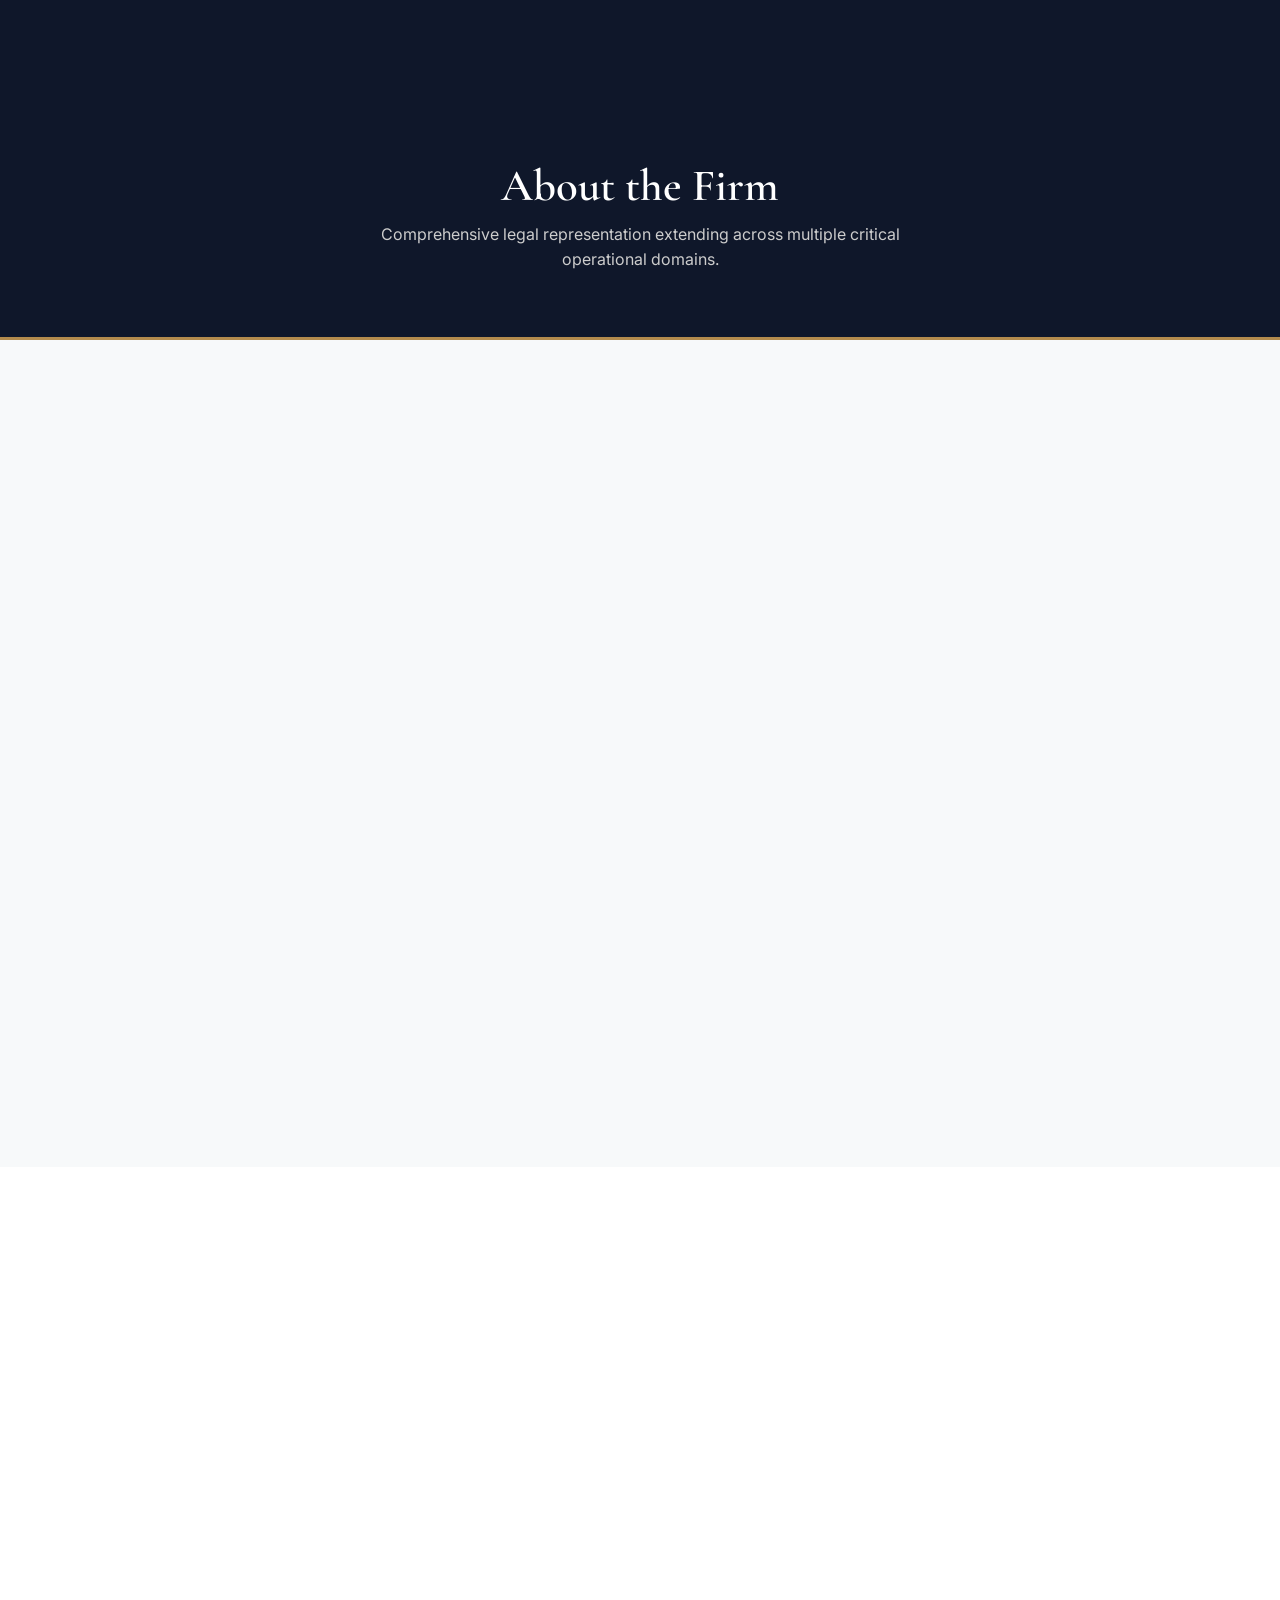
==== about.html @ b6ee7c84 "up" ====
<!doctype html>
<html lang="en">
<head>
    <meta charset="utf-8">
    <meta content="width=device-width, initial-scale=1" name="viewport">
    <title>About | SV Legal Consultant</title>
    <link rel="icon" href="images/icon.png" type="image/gif" sizes="16x16">
    <link rel="preconnect" href="https://fonts.googleapis.com">
    <link rel="preconnect" href="https://fonts.gstatic.com" crossorigin>
    <link href="https://fonts.googleapis.com/css2?family=Cormorant+Garamond:ital,wght@0,400;0,600;0,700;1,400&family=Inter:wght@300;400;500;600&display=swap" rel="stylesheet">
    <link rel="stylesheet" href="css/bootstrap.min.css">
    <link rel="stylesheet" href="css/font-awesome.css">
    <link rel="stylesheet" href="css/redesign.css">
</head>
<body class="traditional-theme">
    <div class="site-shell">
        <header class="site-header reveal-item align-items-center">
            <div class="container d-flex justify-content-between align-items-center">
                <a class="brand" href="index.html" aria-label="Go to home">
                    <span class="brand__mark" aria-hidden="true">SV</span>
                    <span class="brand__text">
                        <strong>Santoshmurthy R. Vashista</strong>
                        <span>Advocate &amp; Consultant</span>
                    </span>
                </a>
                <button class="nav-toggle" type="button" aria-label="Toggle navigation" aria-expanded="false" data-nav-toggle>
                    <span></span><span></span><span></span>
                </button>
                <nav class="site-nav" data-nav>
                    <a href="index.html">Home</a>
                    <a href="about.html" class="active">About</a>
                    <a href="practice.html">Practice Areas</a>
                    <a href="services.html">Services</a>
                    <a href="training.html">Training</a>
                    <a href="resources.html">Resources</a>
                    <a href="contact.html">Contact</a>
                </nav>
            </div>
        </header>

        <main>
            <div class="page-header">
                <div class="container">
                    <h1 class="section-title">About the Firm</h1>
                    <p class="section-desc">Comprehensive legal representation extending across multiple critical operational domains.</p>
                </div>
            </div>

            <section class="about section-bg-light" id="about">
                <div class="container">
                    <div class="grid-2-col align-center">
                        <div class="about__media reveal-item">
                            <div class="image-stack">
                                <img src="images/1.jpg" alt="Law books and gavel" class="img-main">
                                <div class="stat-overlay" style="min-width:280px;">
                                    <strong>Comprehensive Liaisoning</strong>
                                    <span>Pan India Advocates, Court officials, Statutory & Regulatory Authorities.</span>
                                </div>
                            </div>
                        </div>
                        <div class="about__content reveal-item">
                            <span class="eyebrow">Firm Profile</span>
                            <h2 class="section-title">Rooted in Legal Excellence</h2>
                            <p class="section-desc">We offer robust legal representation specializing in comprehensive corporate and civil advice. Our scope extends across multiple critical domains to secure institutional integrity and mitigate risk.</p>
                            
                            <ul class="check-list mt-2">
                                <li style="margin-bottom:1.5rem"><strong>Litigation Matters:</strong> Handling Civil disputes, Criminal matters/cases, Labour disputes, Employment Disputes, Arbitration matters, and Ombudsman matters.</li>
                                <li style="margin-bottom:1.5rem"><strong>Financial Services:</strong> Specialized support for matters related to Securities and Exchange Board of India (SEBI), National Stock Exchange (NSE), Bombay Stock Exchange (BSE), Insurance Regulatory and Development Authority (IRDA), and Reserve Bank of India (RBI).</li>
                                <li style="margin-bottom:1.5rem"><strong>Statutory Authorities:</strong> Deeply familiar with compliance obligations, tribunal interactions, and defensive legal posturing for registered business entities.</li>
                            </ul>
                        </div>
                    </div>
                </div>
            </section>

            <section class="exhaustive-list">
                <div class="container">
                    <div class="text-center mx-auto reveal-item" style="max-width: 700px; margin-bottom: 3rem;">
                        <span class="eyebrow">Comprehensive Coverage</span>
                        <h2 class="section-title">Services Checklist</h2>
                    </div>
                    
                    <div class="grid-3-col reveal-item" style="border:1px solid var(--border-color); padding: 3rem; background: #fff; box-shadow: 0 10px 40px rgba(0,0,0,0.03);">
                        <ul class="check-list">
                            <li><strong>CONSULTING</strong></li>
                            <li><strong>ADVISORY</strong></li>
                            <li><strong>LIAISING</strong></li>
                            <li><strong>LITIGATION PRACTICE</strong></li>
                            <li><strong>REGULATORY LITIGATION FORUMS</strong></li>
                            <li><strong>STATUTORY LEGAL FORUMS</strong></li>
                            <li><strong>TRIBUNALS</strong></li>
                            <li><strong>CONSUMER MATTERS</strong></li>
                        </ul>
                        <ul class="check-list">
                            <li><strong>ARBITRATION</strong></li>
                            <li><strong>OMBUDSMAN</strong></li>
                            <li><strong>LITIGATION MANAGEMENT</strong></li>
                            <li><strong>LITIGATION ADVISORY</strong></li>
                            <li><strong>POLICE LIASONING</strong></li>
                            <li><strong>COUNSELLING</strong></li>
                            <li><strong>MEDIATIONS</strong></li>
                            <li><strong>DRAFTING</strong></li>
                        </ul>
                        <ul class="check-list">
                            <li><strong>VETTING</strong></li>
                            <li><strong>DISPUTE RESOLUTIONS</strong></li>
                            <li><strong>IN-HOUSE TRAININGS</strong></li>
                            <li><strong>REGULATORY LIAISING</strong></li>
                            <li><strong>STARTUPS – LEGAL SUPPORT MENTORSHIP</strong></li>
                            <li><strong>SECURED AND UNSECURED LOANS</strong></li>
                            <li><strong>VENDOR MANAGEMENT</strong></li>
                        </ul>
                    </div>
                </div>
            </section>
        </main>
        
        <!-- Standard Footer omitted for brevity, but same conceptually -->
    </div>
    
    <script>
        document.addEventListener('DOMContentLoaded', () => {
            document.querySelector('[data-nav-toggle]').addEventListener('click', () => document.body.classList.toggle('nav-open'));
        });
    </script>
</body>
</html>
---- css/redesign.css ----
/* ==========================================================================
   SV LEGAL - TRADITIONAL INDIAN ADVOCATE THEME
   ========================================================================== */

:root {
    /* Color Palette - Traditional Legal */
    --bg-light: #ffffff;
    --bg-alt: #f7f9fa;
    --bg-dark: #0f172a;       /* Deep Navy */
    
    /* Accents */
    --accent-gold: #b38b4d;   /* Classical Brass/Gold */
    --accent-red: #8b1e28;    /* Deep Crimson / Legal Ribbon */
    
    /* Typography Colors */
    --text-dark: #111827;     /* Almost Black */
    --text-muted: #4b5563;    /* Slate Gray */
    --text-light: #f9fafb;

    /* Dimensions & Fonts */
    --container-max: 1140px;
    --font-sans: 'Inter', -apple-system, sans-serif;
    --font-serif: 'Cormorant Garamond', Georgia, serif;
    --radius-sm: 4px;
    --radius-md: 8px;
    --border-color: #e5e7eb;
    
    /* Animation */
    --transition-snappy: 0.25s ease-in-out;
}

/* ==========================================================================
   Base Elements
   ========================================================================== */
* { box-sizing: border-box; }

html {
    scroll-behavior: smooth;
    scroll-padding-top: 90px;
}

body.traditional-theme {
    margin: 0;
    font-family: var(--font-sans);
    color: var(--text-dark);
    background-color: var(--bg-light);
    line-height: 1.6;
    font-weight: 400;
}

body.nav-open { overflow: hidden; }

a { text-decoration: none; color: inherit; transition: var(--transition-snappy); }
img { max-width: 100%; height: auto; display: block; }
ul, p { margin-top: 0; }

.container {
    max-width: var(--container-max);
    margin: 0 auto;
    padding: 0 5%;
}

/* Common Layouts */
.grid-2-col { display: grid; grid-template-columns: 1fr 1fr; gap: 3rem; }
.grid-3-col { display: grid; grid-template-columns: repeat(3, 1fr); gap: 2rem; }
.align-center { align-items: center; }
.text-center { text-align: center; }
.text-end { text-align: right; }
.mt-3 { margin-top: 1rem; }
.mt-4 { margin-top: 1.5rem; }
.mx-auto { margin-left: auto; margin-right: auto; }

/* Helpers */
.section-bg-light { background-color: var(--bg-alt); }
.section-bg-dark { background-color: var(--bg-dark); }
.text-light { color: var(--text-light); }
.text-white { color: #fff; }

.text-accent { color: var(--accent-gold); }

/* Typography */
h1, h2, h3, h4 {
    margin-top: 0;
    font-family: var(--font-serif);
    color: var(--text-dark);
    font-weight: 600;
}
.section-bg-dark h1, .section-bg-dark h2, .section-bg-dark h3, .section-bg-dark h4 {
    color: var(--text-light);
}

.section-title {
    font-size: clamp(2rem, 4vw, 2.8rem);
    line-height: 1.2;
    margin-bottom: 1rem;
    position: relative;
    display: inline-block;
}
.title-divider {
    width: 60px;
    height: 3px;
    background: var(--accent-gold);
    margin: 1rem auto 0;
}

.section-desc {
    color: var(--text-muted);
    font-size: 1rem;
    max-width: 70ch;
    margin-bottom: 2rem;
}
.section-bg-dark .section-desc { color: #cbd5e1; }

.eyebrow {
    display: inline-block;
    font-size: 0.75rem;
    text-transform: uppercase;
    letter-spacing: 0.15em;
    color: var(--accent-red);
    font-weight: 600;
    margin-bottom: 0.8rem;
    border-bottom: 2px solid var(--accent-gold);
    padding-bottom: 0.2rem;
}

/* Buttons */
.btn {
    display: inline-flex;
    align-items: center;
    justify-content: center;
    gap: 0.5rem;
    padding: 0.75rem 1.8rem;
    border-radius: var(--radius-sm);
    font-family: var(--font-sans);
    font-weight: 500;
    font-size: 0.9rem;
    letter-spacing: 0.05em;
    cursor: pointer;
    transition: var(--transition-snappy);
    border: 1px solid transparent;
}
.btn--primary {
    background: var(--bg-dark);
    color: var(--text-light);
}
.btn--primary:hover {
    background: var(--accent-gold);
    color: #fff;
}
.btn--outline {
    background: transparent;
    color: var(--bg-dark);
    border-color: var(--bg-dark);
}
.btn--outline:hover {
    background: var(--bg-dark);
    color: var(--text-light);
}
.btn--block { width: 100%; }

.form-control {
    width: 100%;
    padding: 0.8rem 1rem;
    border: 1px solid var(--border-color);
    border-radius: var(--radius-sm);
    font-family: var(--font-sans);
    font-size: 0.9rem;
    background: #fdfdfd;
}
.form-control:focus {
    outline: none;
    border-color: var(--accent-gold);
}

/* ==========================================================================
   Header
   ========================================================================== */
.site-header {
    position: fixed;
    top: 0;
    left: 0;
    width: 100%;
    z-index: 100;
    padding: 1rem 0;
    background: #ffffff;
    box-shadow: 0 2px 10px rgba(0,0,0,0.05);
    border-bottom: 3px solid var(--accent-gold);
}

.brand {
    display: flex;
    align-items: center;
    gap: 1rem;
}

.brand__mark {
    width: 42px;
    height: 42px;
    background: var(--bg-dark);
    display: flex;
    align-items: center;
    justify-content: center;
    font-family: var(--font-serif);
    font-size: 1.4rem;
    color: var(--accent-gold);
    font-weight: bold;
}

.brand__text strong {
    display: block;
    font-size: 1.1rem;
    font-weight: 600;
    color: var(--bg-dark);
    font-family: var(--font-serif);
}

.brand__text span {
    font-size: 0.7rem;
    color: var(--text-muted);
    text-transform: uppercase;
    letter-spacing: 0.05em;
}

.site-nav {
    display: flex;
    gap: 1.8rem;
}

.site-nav a {
    font-size: 0.8rem;
    font-weight: 500;
    color: var(--bg-dark);
    text-transform: uppercase;
    letter-spacing: 0.05em;
    position: relative;
    padding: 0.2rem 0;
}

.site-nav a:hover, .site-nav a.active {
    color: var(--accent-red);
}

.header-cta {
    font-size: 0.8rem;
    font-weight: 600;
    text-transform: uppercase;
    letter-spacing: 0.05em;
    padding: 0.5rem 1.2rem;
    border: 2px solid var(--accent-gold);
    color: var(--bg-dark);
    transition: var(--transition-snappy);
    border-radius: var(--radius-sm);
}
.header-cta:hover {
    background: var(--accent-gold);
    color: #fff;
}

/* Nav Toggle Mobile */
.nav-toggle {
    display: none;
    background: transparent;
    border: none;
    cursor: pointer;
    padding: 0.5rem;
    flex-direction: column;
    gap: 5px;
}
.nav-toggle span {
    width: 24px;
    height: 2px;
    background: var(--bg-dark);
    transition: var(--transition-snappy);
}

/* ==========================================================================
   Page Headers (Sub-Pages)
   ========================================================================== */
.page-header {
    background: var(--bg-dark);
    padding: 10rem 0 4rem;
    text-align: center;
    border-bottom: 3px solid var(--accent-gold);
    color: #fff;
}
.page-header .section-title {
    color: #fff;
    margin-bottom: 0.5rem;
}
.page-header .section-desc {
    color: #ccc;
    max-width: 600px;
    margin: 0 auto;
}

/* ==========================================================================
   Hero Section
   ========================================================================== */
.hero {
    position: relative;
    padding: 10rem 0 5rem;
    background: var(--bg-light);
    border-bottom: 1px solid var(--border-color);
}

.hero__bg-pattern {
    position: absolute;
    top: 0; left: 0; right: 0; bottom: 0;
    opacity: 0.03;
    background-image: linear-gradient(var(--bg-dark) 1px, transparent 1px), linear-gradient(90deg, var(--bg-dark) 1px, transparent 1px);
    background-size: 40px 40px;
    z-index: 0;
}

.hero__wrapper {
    position: relative;
    z-index: 1;
    display: grid;
    grid-template-columns: 1fr 1fr;
    gap: 4rem;
    align-items: center;
}

.hero__title {
    font-size: clamp(2.5rem, 4vw, 3.8rem);
    line-height: 1.1;
    margin-bottom: 1.5rem;
}
.hero__title span { display: block; }

.hero__lede {
    font-size: 1.1rem;
    color: var(--text-muted);
    max-width: 480px;
    margin-bottom: 2rem;
}

.hero__badges {
    display: flex;
    gap: 1.5rem;
    margin-top: 2rem;
    padding-top: 1.5rem;
    border-top: 1px solid var(--border-color);
}
.badge-item {
    display: flex;
    align-items: center;
    gap: 0.5rem;
    font-size: 0.8rem;
    color: var(--bg-dark);
    font-weight: 500;
}
.badge-item i { color: var(--accent-gold); font-size: 1rem; }

.hero-image-card {
    position: relative;
    padding: 15px;
    background: #fff;
    border: 1px solid var(--border-color);
    box-shadow: 0 10px 40px rgba(0,0,0,0.08);
}
.hero-image-card img {
    width: 100%;
    filter: sepia(0.1) contrast(1.05); /* Slight classic tint */
}
.hero-image-border {
    position: absolute;
    top: 5px; left: 5px; right: 5px; bottom: 5px;
    border: 1px solid rgba(179, 139, 77, 0.3);
    pointer-events: none;
}

/* ==========================================================================
   Sections Globals
   ========================================================================== */
section { padding: 5rem 0; position: relative; z-index: 2;}

/* About */
.image-stack {
    position: relative;
    max-width: 480px;
    margin: 0 auto;
}
.image-stack .img-main {
    box-shadow: -15px 15px 0 var(--bg-alt), -17px 17px 0 var(--border-color);
}
.stat-overlay {
    position: absolute;
    bottom: -1.5rem;
    right: -1.5rem;
    background: var(--bg-dark);
    padding: 1.5rem;
    color: #fff;
    border-left: 4px solid var(--accent-gold);
    box-shadow: 0 10px 20px rgba(0,0,0,0.1);
}
.stat-overlay strong { font-family: var(--font-serif); font-size: 1.2rem; display: block; }
.stat-overlay span { font-size: 0.85rem; color: #a1a1aa; }

.check-list {
    list-style: none; padding: 0; margin: 0;
}
.check-list li {
    position: relative;
    padding-left: 2rem;
    margin-bottom: 1rem;
    color: var(--text-muted);
    font-size: 0.95rem;
}
.check-list li strong { color: var(--text-dark); display:block; margin-bottom:0.2rem; }
.check-list.dark-mode li strong { color: var(--text-light); }
.check-list.dark-mode li { color: #d0d0d0; }
.check-list li::before {
    content: '\f0a4';
    font-family: 'FontAwesome';
    position: absolute;
    left: 0; top: 2px;
    color: var(--accent-red);
    font-size: 1.1rem;
}

/* Practice Areas & Sub Sections */
.classic-card {
    background: #fff;
    border: 1px solid var(--border-color);
    padding: 2.5rem 2rem;
    transition: var(--transition-snappy);
    position: relative;
}
.classic-card::after {
    content: '';
    position: absolute;
    bottom: 0; left: 0; width: 100%; height: 3px;
    background: var(--accent-red);
    transform: scaleX(0);
    transform-origin: left;
    transition: var(--transition-snappy);
}
.classic-card:hover {
    box-shadow: 0 15px 30px rgba(0,0,0,0.05);
    transform: translateY(-5px);
}
.classic-card:hover::after { transform: scaleX(1); }

.classic-card .card-icon {
    font-size: 2rem;
    color: var(--bg-dark);
    margin-bottom: 1.5rem;
}
.classic-card h3 {
    font-size: 1.4rem;
    margin-bottom: 1rem;
}
.classic-card p {
    color: var(--text-muted);
    font-size: 0.9rem;
    margin-bottom: 1.5rem;
}
.card-link {
    font-size: 0.85rem;
    font-weight: 600;
    color: var(--accent-gold);
    text-transform: uppercase;
}

/* Services */
.service-box {
    padding: 2.5rem;
    background: rgba(255,255,255,0.03);
    border: 1px solid rgba(255,255,255,0.1);
}
.service-icon {
    font-size: 2.2rem;
    color: var(--accent-gold);
    margin-bottom: 1rem;
}
.service-divider {
    width: 50px; height: 2px;
    background: var(--accent-red);
    margin: 1.5rem 0;
}

/* Training */
.training-wrapper {
    background: #fff;
    border: 1px solid var(--border-color);
    padding: 4rem;
    box-shadow: 0 5px 20px rgba(0,0,0,0.02);
}
.training-features {
    display: grid; grid-template-columns: 1fr 1fr 1fr; gap: 2rem;
    margin-top: 3rem;
    padding-top: 3rem;
    border-top: 1px solid var(--border-color);
}
.t-feature h4 {
    font-size: 1.2rem;
    color: var(--bg-dark);
    margin-bottom: 0.8rem;
}
.t-feature p {
    font-size: 0.9rem; color: var(--text-muted);
}

/* Testimonials */
.testimonials {
    background: var(--bg-dark);
    color: #fff;
}
.testimonials .section-title { color: #fff; }
.testimonial-card {
    padding: 2.5rem;
    background: rgba(255,255,255,0.05);
    border-left: 4px solid var(--accent-gold);
}
.quote-icon {
    font-size: 2rem; color: rgba(255,255,255,0.2); margin-bottom: 1rem;
}
.quote-text {
    font-family: var(--font-serif); font-size: 1.1rem; font-style: italic; color: #f1f1f1; margin-bottom: 1.5rem;
}
.testimonial-author strong { display: block; font-size: 1rem; color: var(--accent-gold); }
.testimonial-author span { font-size: 0.8rem; color: #a1a1aa; text-transform: uppercase; }

/* FAQ Accordion */
.faq-grid {
    align-items: start;
}
.faq-accordion {
    display: flex; flex-direction: column; gap: 0.8rem;
}
.faq-item {
    border: 1px solid var(--border-color);
    background: #fff;
}
.faq-question {
    width: 100%; padding: 1.2rem 1.5rem;
    text-align: left; background: none; border: none; color: var(--bg-dark);
    font-size: 1rem; font-weight: 500; cursor: pointer;
    display: flex; justify-content: space-between; align-items: center;
}
.faq-question i { color: var(--accent-gold); transition: transform 0.3s; }
.faq-question:hover { background: var(--bg-alt); }
.faq-answer {
    max-height: 0; overflow: hidden; transition: max-height 0.3s ease-out; background: #fff;
}
.faq-answer p { padding: 0 1.5rem 1.5rem; margin: 0; color: var(--text-muted); font-size: 0.9rem; }

/* Contact Section */
.contact-box {
    display: grid; grid-template-columns: 1fr 1fr;
    background: #fff;
    border: 1px solid var(--border-color);
    box-shadow: 0 10px 30px rgba(0,0,0,0.05);
}
.contact-info { padding: 4rem; background: var(--bg-dark); color: #fff;}
.contact-info .section-title { color: #fff; }
.contact-info .section-desc { color: #ccc; }
.contact-details-list { list-style: none; padding: 0; margin: 2rem 0; }
.contact-details-list li {
    display: flex; gap: 1.2rem; margin-bottom: 1.5rem; align-items: flex-start;
}
.contact-details-list i { font-size: 1.2rem; color: var(--accent-gold); margin-top: 0.2rem; }
.contact-details-list strong { display: block; font-size: 0.95rem; margin-bottom: 0.2rem; color: #fff;}
.contact-details-list span, .contact-details-list a { color: #aaa; font-size: 0.9rem; }
.contact-details-list a:hover { color: var(--accent-gold); }

.contact-form-container { padding: 4rem; }

/* Footer */
.site-footer {
    background: #0f172a; padding: 4rem 0 2rem;
}
.footer-links a { color: #cbd5e1; font-size: 0.9rem; margin: 0 0.5rem; }
.footer-links a:hover { color: #fff; }

/* Disclaimer Modal */
.disclaimer {
    position: fixed; inset: 0; z-index: 1000; display: none; align-items: center; justify-content: center;
}
.disclaimer.is-visible { display: flex; }
.disclaimer__backdrop { position: absolute; inset: 0; background: rgba(15, 23, 42, 0.85); backdrop-filter: blur(2px); }
.disclaimer__panel {
    background: #fff; border-top: 5px solid var(--bg-dark); border-bottom: 5px solid var(--accent-red);
    width: 90%; max-width: 550px;
    position: relative; z-index: 1; padding: 3rem;
    box-shadow: 0 15px 40px rgba(0,0,0,0.3); text-align: center;
}
.disclaimer h2 { font-family: var(--font-serif); font-size: 1.8rem; margin-bottom: 1.5rem; }
.disclaimer__body { text-align: left; }
.disclaimer__lead { color: var(--bg-dark); font-weight: 600; font-size: 1rem; }

/* Scroll Reveals */
.reveal-item { opacity: 0; transform: translateY(20px); transition: opacity 0.5s ease-out, transform 0.5s ease-out; }
.reveal-item.is-visible { opacity: 1; transform: translateY(0); }

/* Responsive Adjustments */
@media (max-width: 991px) {
    .grid-3-col, .grid-2-col, .training-features, .contact-box {
        grid-template-columns: 1fr;
    }
    .hero__wrapper { grid-template-columns: 1fr; text-align: center; }
    .hero-image-card { margin: 0 auto; max-width: 400px; }
    .hero__lede { margin: 1rem auto 1.5rem; }
    .hero__button-group { justify-content: center; flex-wrap: wrap; }
    .hero__badges { justify-content: center; flex-wrap: wrap; }
    .hide-mobile { display: none; }
    .nav-toggle { display: flex; }
    .site-nav {
        display: none; position: absolute; top: 100%; left: 0; width: 100%; background: #fff;
        padding: 1.5rem; flex-direction: column; text-align: center; border-bottom: 1px solid var(--border-color);
        box-shadow: 0 10px 20px rgba(0,0,0,0.05);
    }
    body.nav-open .site-nav { display: flex; }
    .about__media { order: 2; margin-top: 2rem; }
    .about__content { order: 1; }
    .contact-info, .contact-form-container { padding: 2rem; }
    .training-wrapper { padding: 2rem; }
}

@media (max-width: 768px) {
    .hero { padding: 7rem 0 3rem; }
    .hero__title { font-size: 2.2rem; }
    .section-title { font-size: 1.8rem; }
    section { padding: 3rem 0; }
    .classic-card, .service-box { padding: 1.5rem; }
}
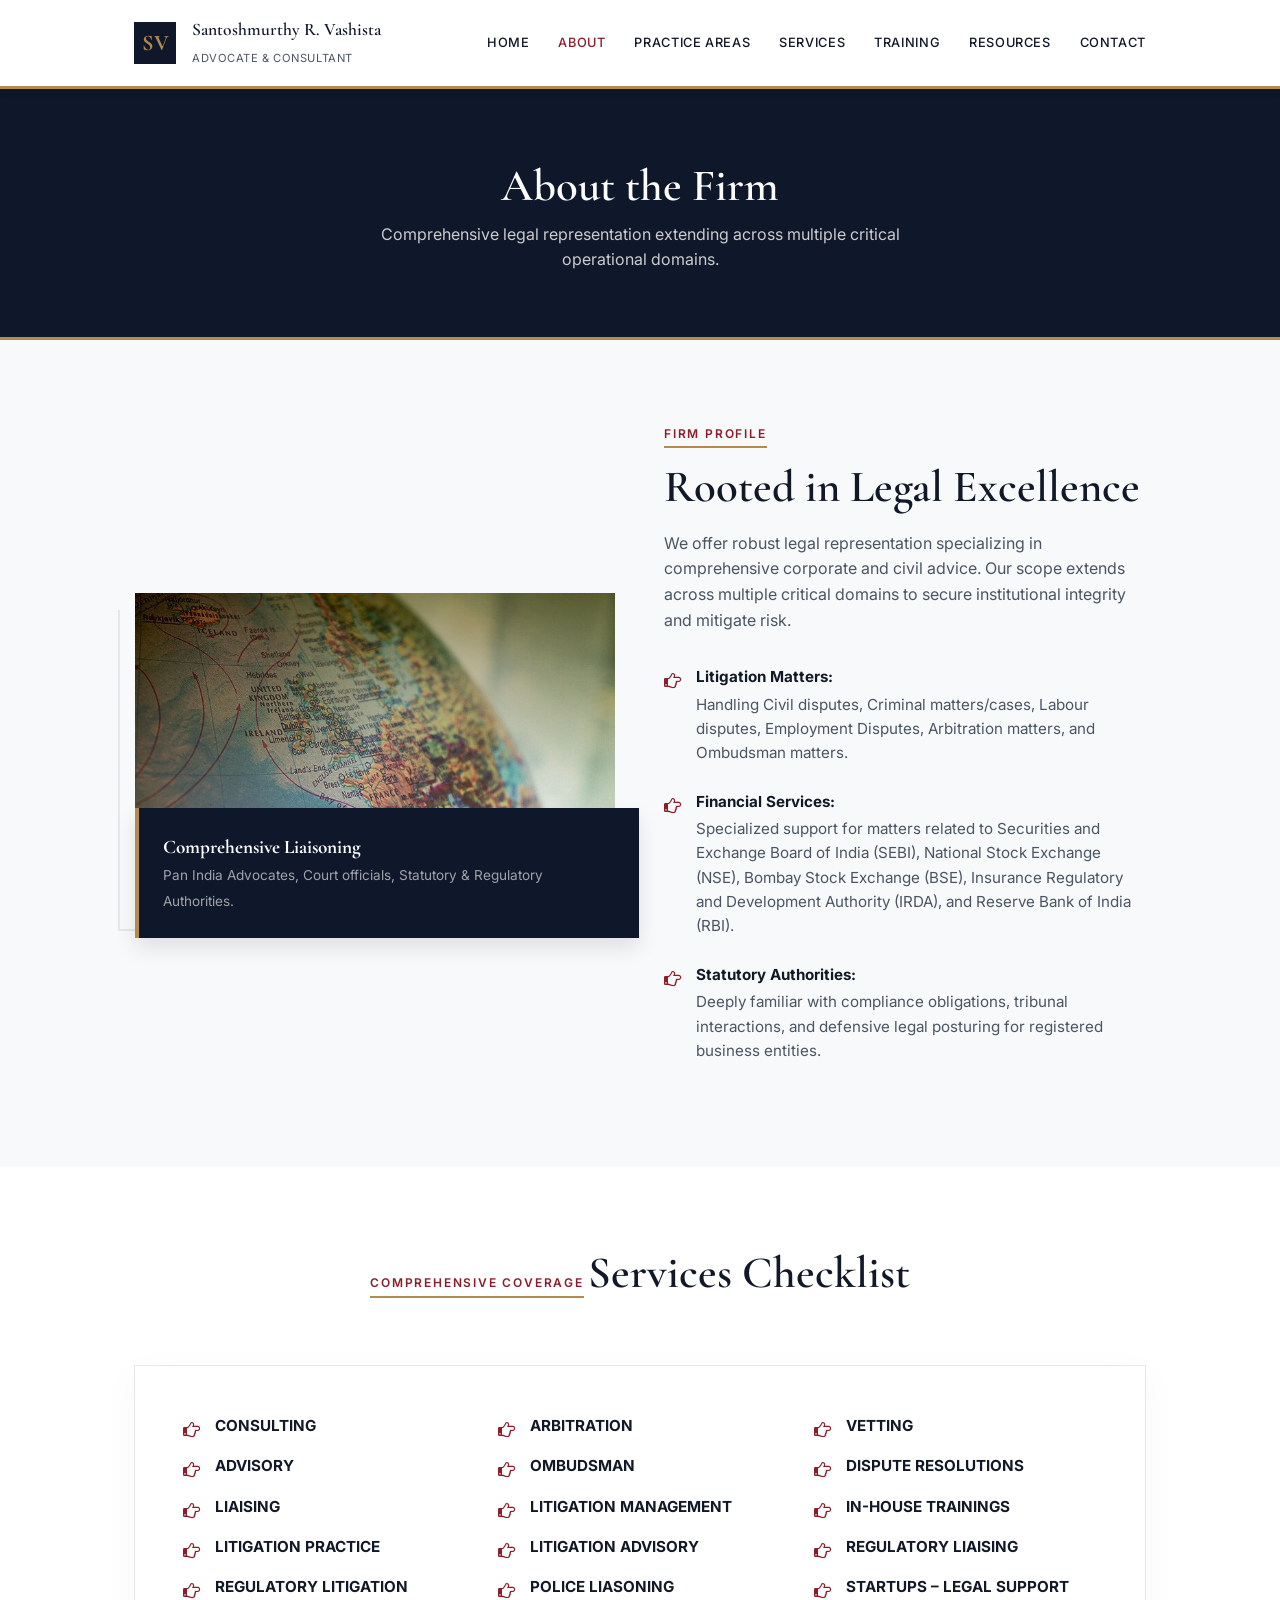
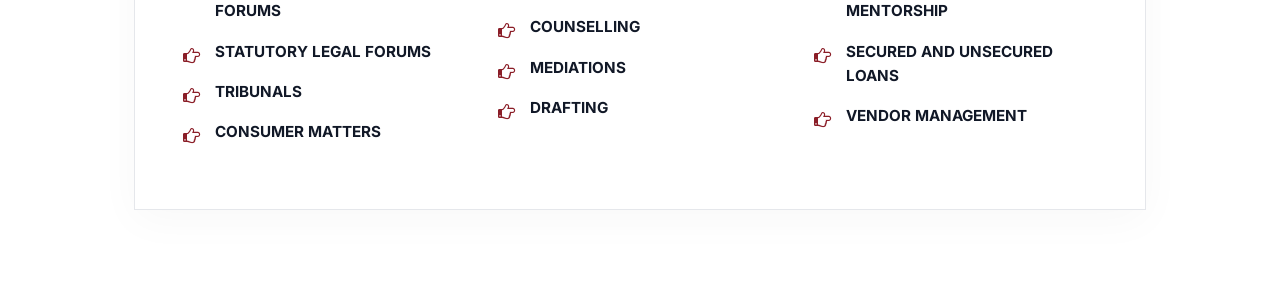
==== commit c724f152: "updt" ====
--- a/about.html
+++ b/about.html
@@ -120,6 +120,15 @@
     
     <script>
         document.addEventListener('DOMContentLoaded', () => {
+            const observer = new IntersectionObserver((entries) => {
+                entries.forEach(entry => {
+                    if (entry.isIntersecting) {
+                        entry.target.classList.add('is-visible');
+                        observer.unobserve(entry.target);
+                    }
+                });
+            }, { threshold: 0.1 });
+            document.querySelectorAll('.reveal-item').forEach(el => observer.observe(el));
             document.querySelector('[data-nav-toggle]').addEventListener('click', () => document.body.classList.toggle('nav-open'));
         });
     </script>
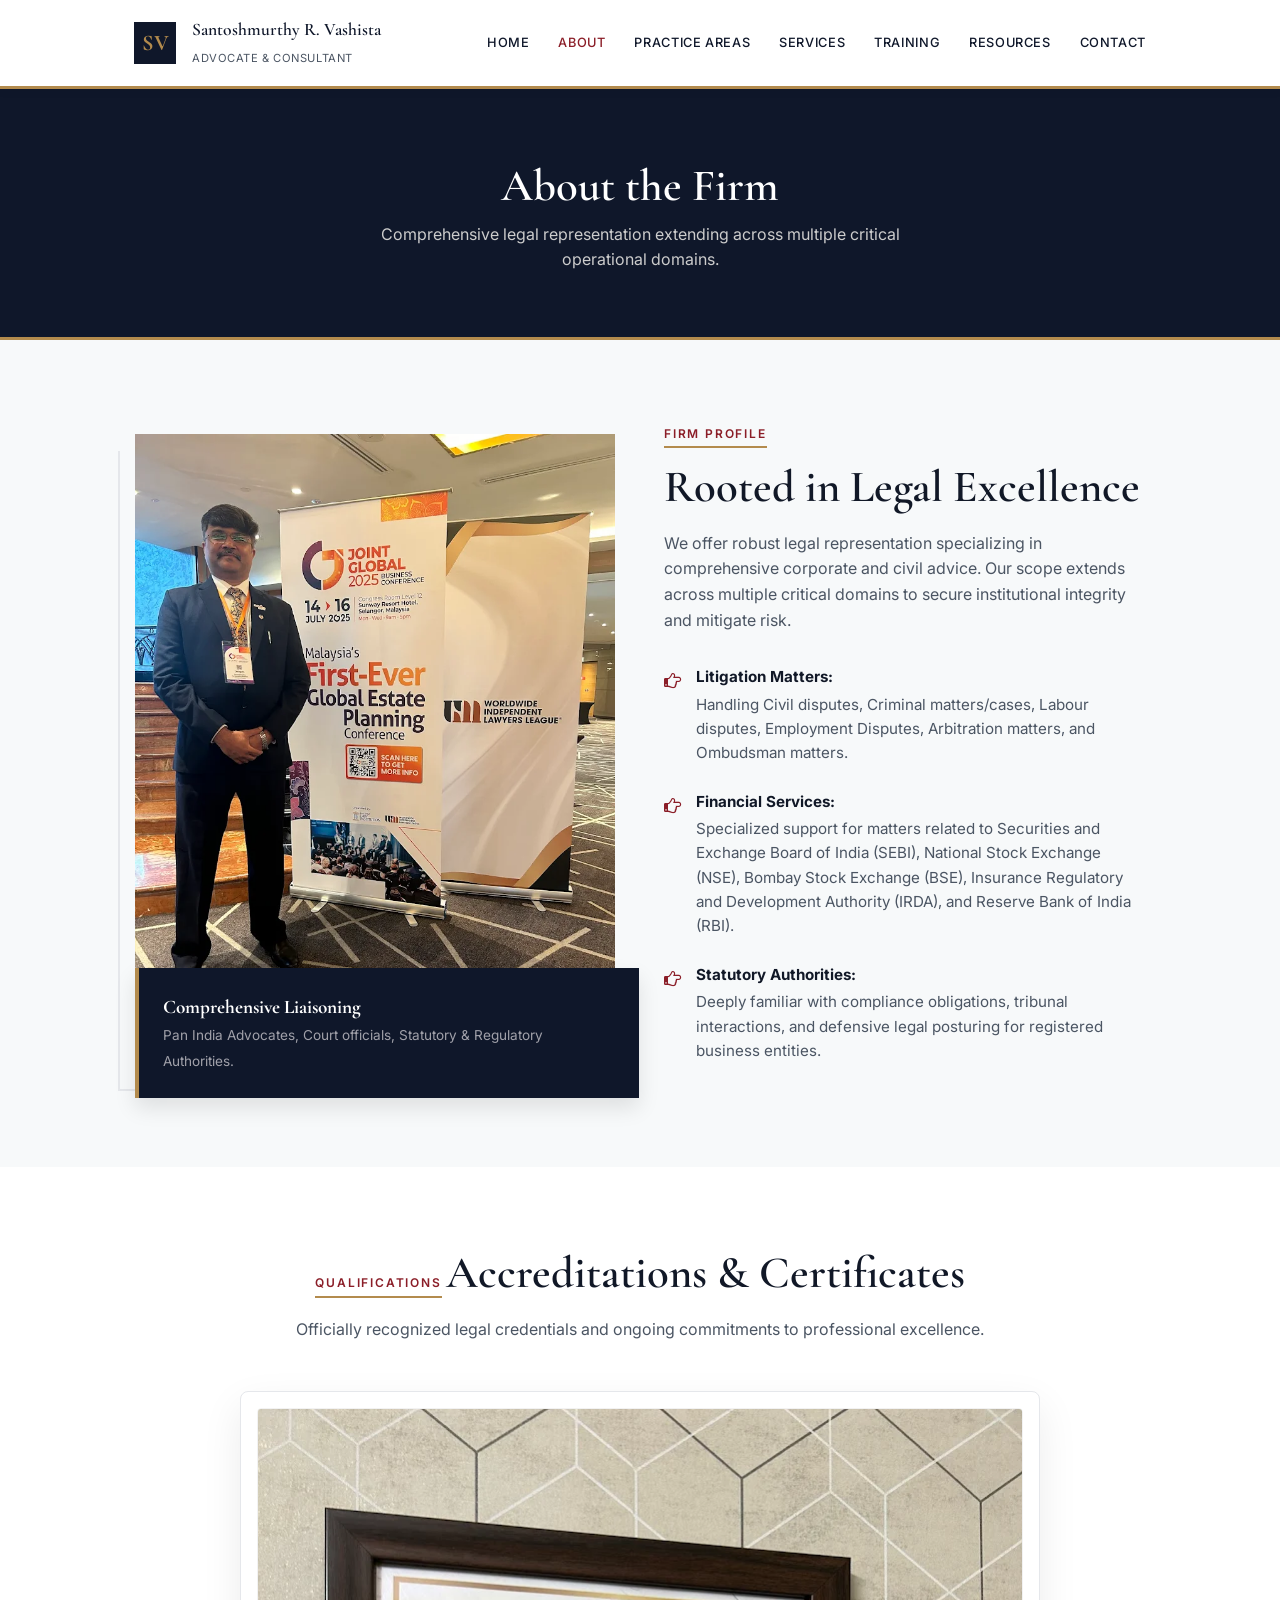
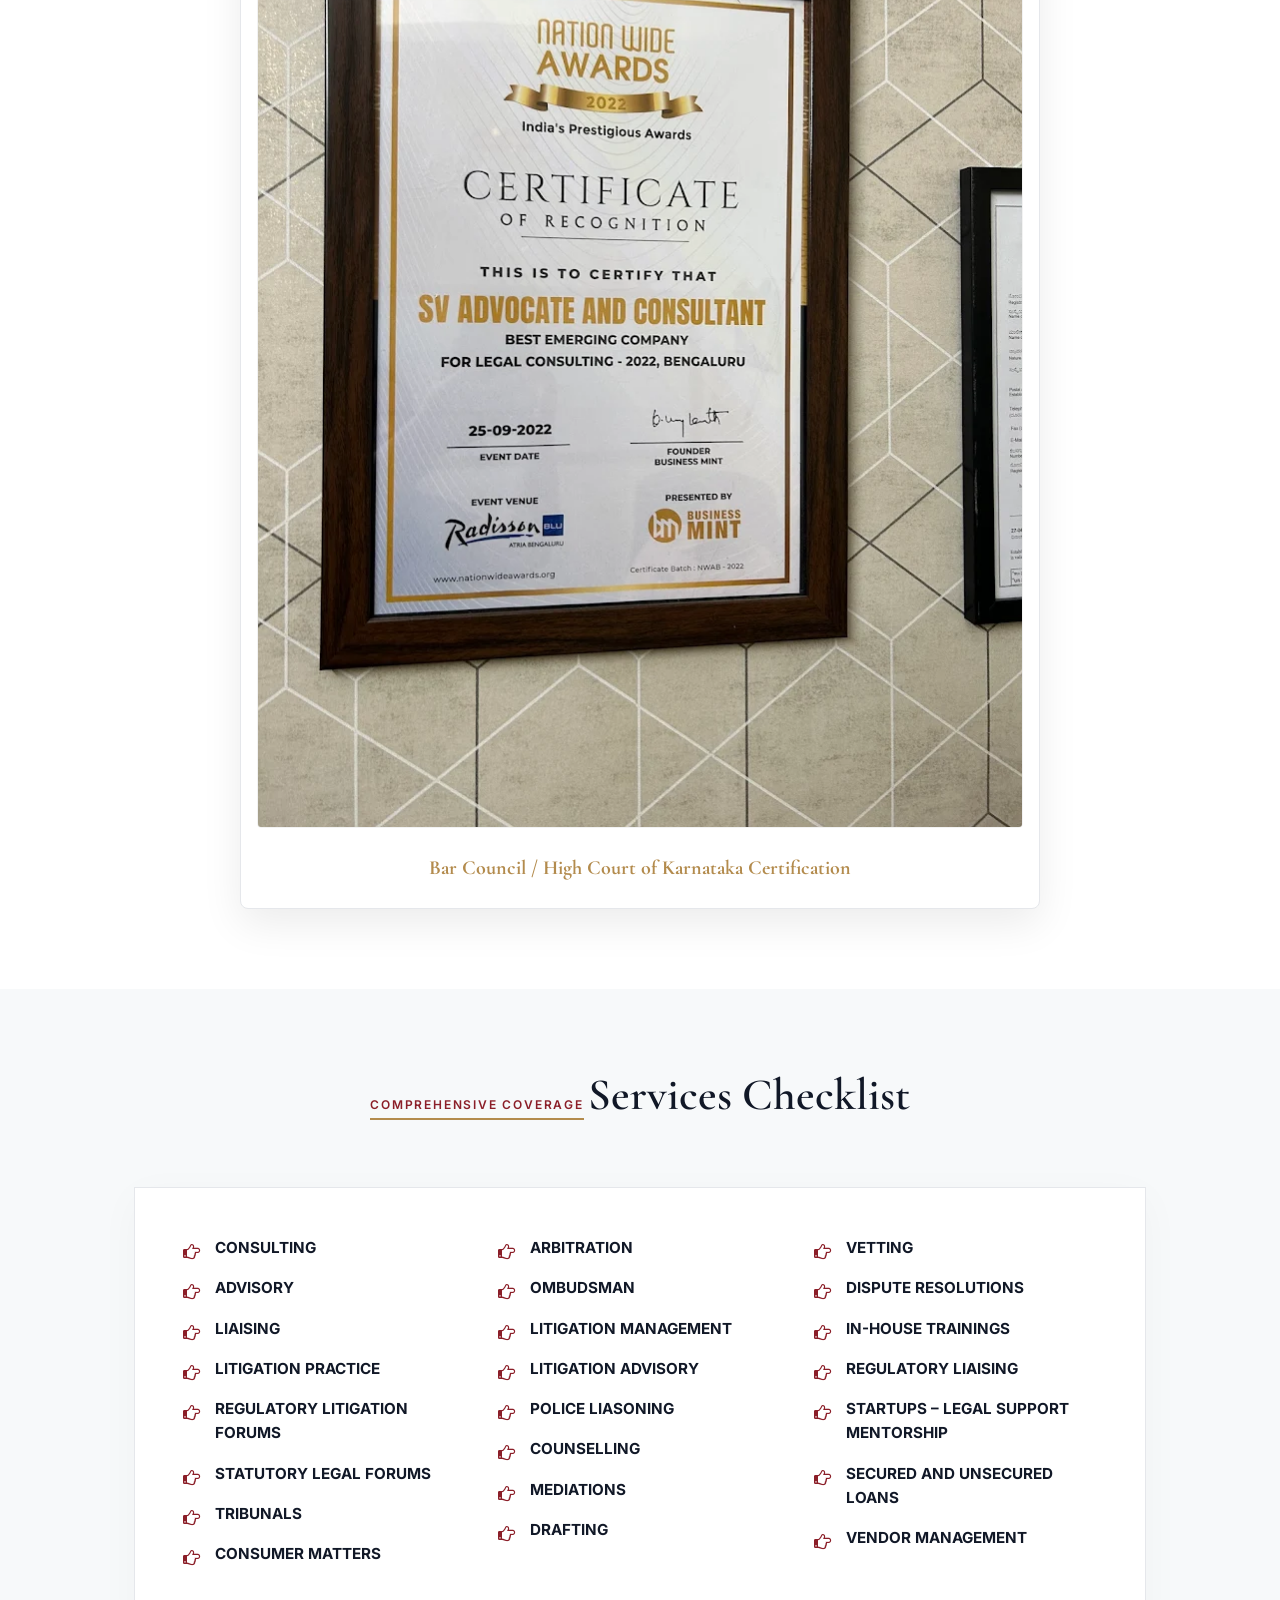
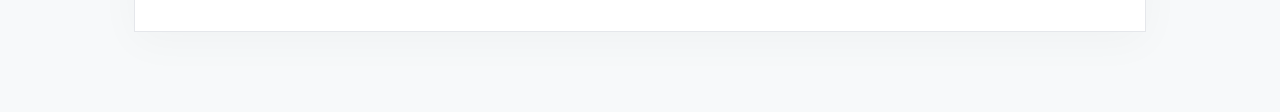
==== commit 8b41605e: "updte" ====
--- a/about.html
+++ b/about.html
@@ -51,7 +51,7 @@
                     <div class="grid-2-col align-center">
                         <div class="about__media reveal-item">
                             <div class="image-stack">
-                                <img src="images/1.jpg" alt="Law books and gavel" class="img-main">
+                                <img src="images/other1.webp" alt="Portrait of Advocate Santoshmurthy standing" class="img-main" style="object-position: top;">
                                 <div class="stat-overlay" style="min-width:280px;">
                                     <strong>Comprehensive Liaisoning</strong>
                                     <span>Pan India Advocates, Court officials, Statutory & Regulatory Authorities.</span>
@@ -73,7 +73,24 @@
                 </div>
             </section>
 
-            <section class="exhaustive-list">
+            <section class="accreditations" style="padding: 5rem 0;">
+                <div class="container">
+                    <div class="text-center mx-auto reveal-item" style="max-width: 700px; margin-bottom: 3rem;">
+                        <span class="eyebrow">Qualifications</span>
+                        <h2 class="section-title">Accreditations & Certificates</h2>
+                        <p class="section-desc">Officially recognized legal credentials and ongoing commitments to professional excellence.</p>
+                    </div>
+                    
+                    <div class="reveal-item" style="max-width: 800px; margin: 0 auto; border-radius: var(--radius-md); overflow: hidden; box-shadow: 0 15px 40px rgba(0,0,0,0.08); border: 1px solid var(--border-color); background: #fff; padding: 1rem;">
+                        <img src="images/certificate.webp" alt="Legal Accreditation Certificate" style="width: 100%; height: auto; border-radius: var(--radius-sm); border: 1px solid rgba(0,0,0,0.05);">
+                        <div style="text-align: center; padding: 1.5rem 1rem 0.5rem;">
+                            <strong style="color: var(--accent-gold); font-family: var(--font-serif); font-size: 1.25rem;">Bar Council / High Court of Karnataka Certification</strong>
+                        </div>
+                    </div>
+                </div>
+            </section>
+
+            <section class="exhaustive-list section-bg-light">
                 <div class="container">
                     <div class="text-center mx-auto reveal-item" style="max-width: 700px; margin-bottom: 3rem;">
                         <span class="eyebrow">Comprehensive Coverage</span>
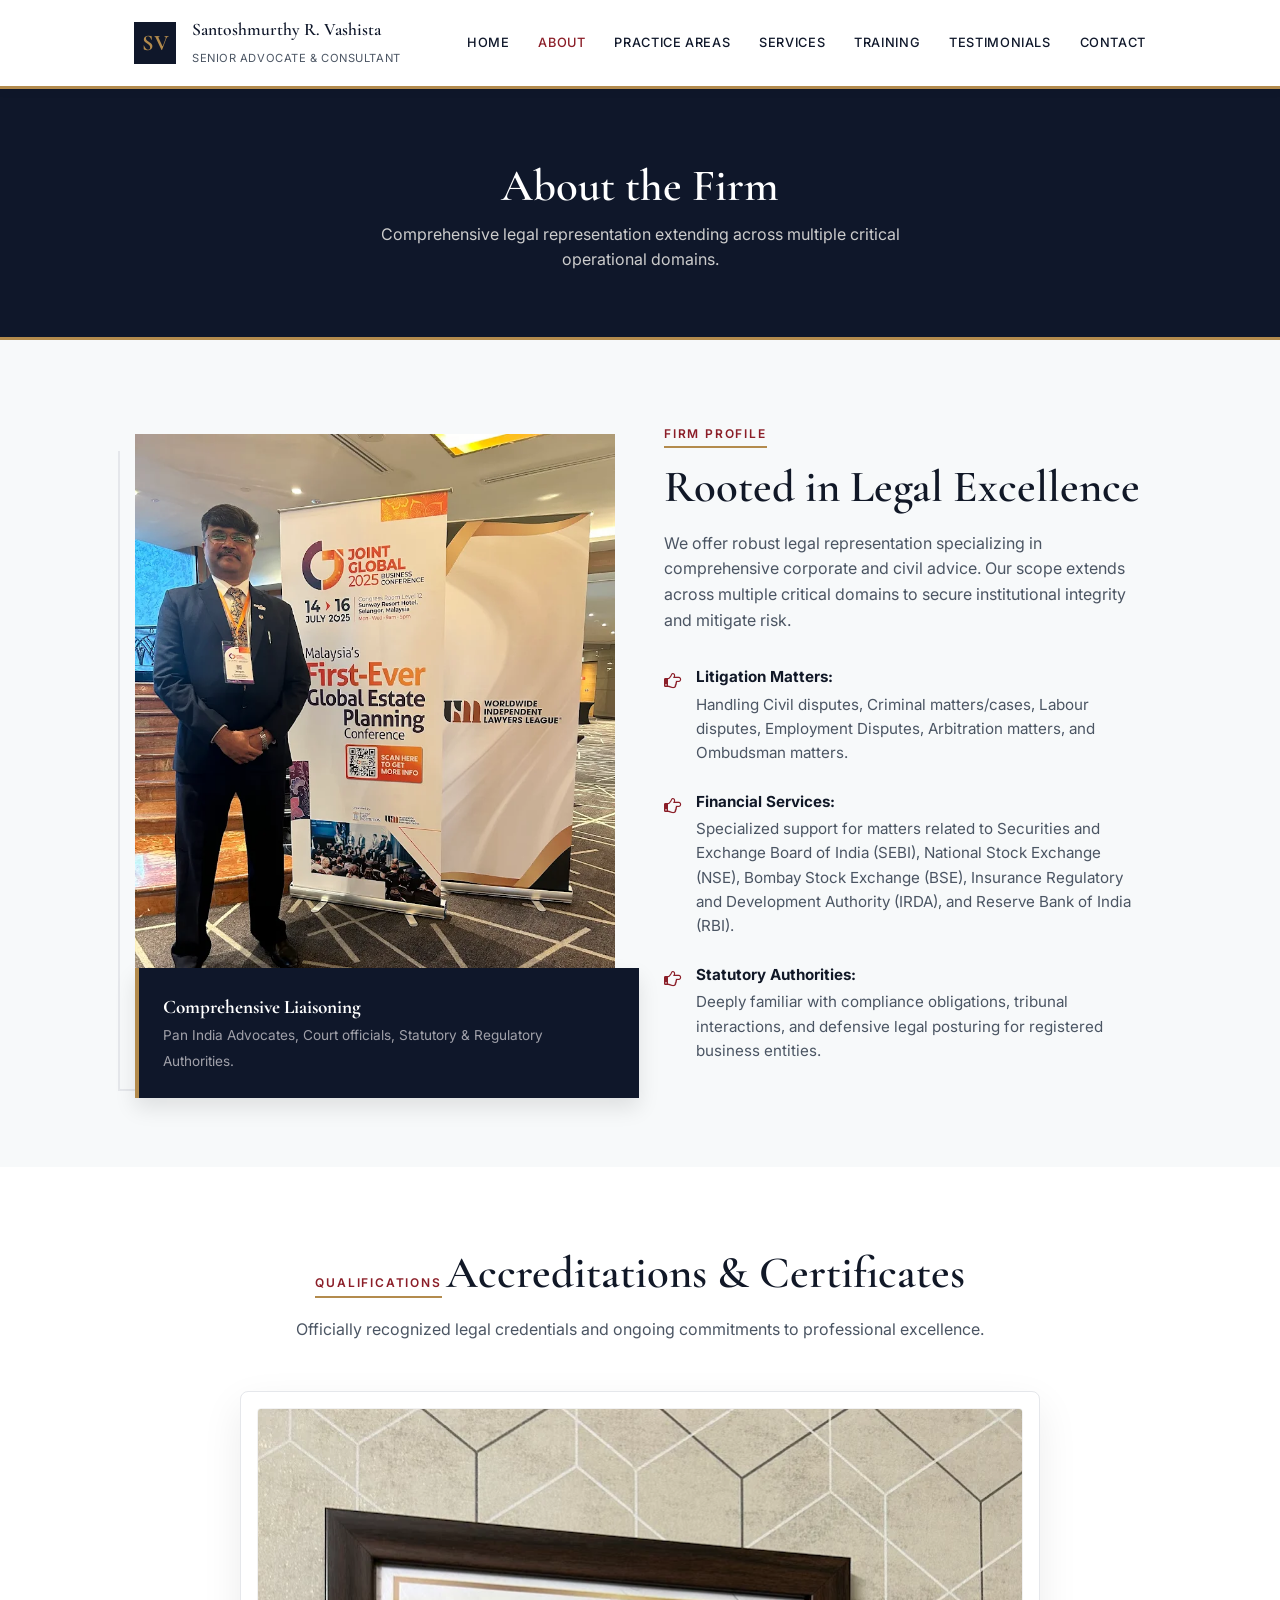
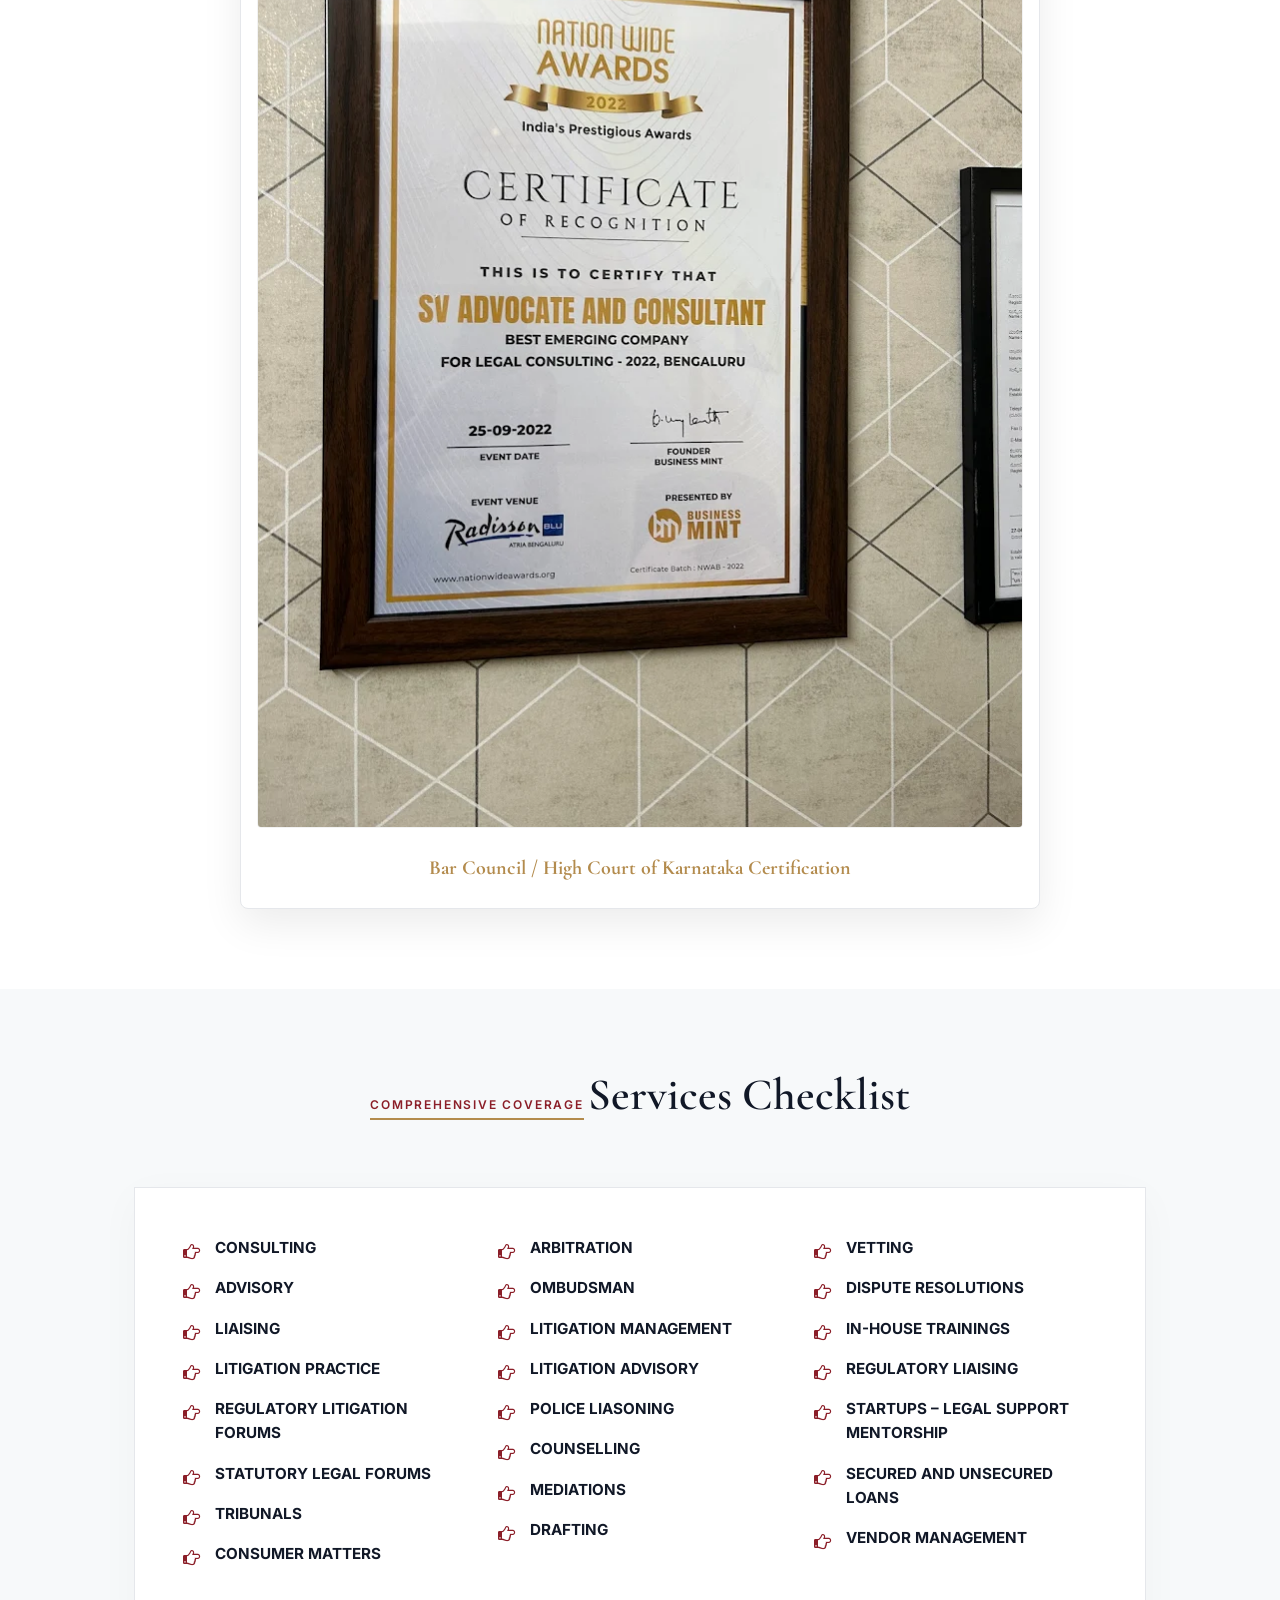
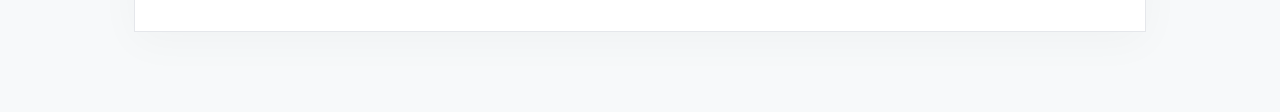
==== commit c664d397: "uode" ====
--- a/about.html
+++ b/about.html
@@ -20,7 +20,7 @@
                     <span class="brand__mark" aria-hidden="true">SV</span>
                     <span class="brand__text">
                         <strong>Santoshmurthy R. Vashista</strong>
-                        <span>Advocate &amp; Consultant</span>
+                        <span>Senior Advocate &amp; Consultant</span>
                     </span>
                 </a>
                 <button class="nav-toggle" type="button" aria-label="Toggle navigation" aria-expanded="false" data-nav-toggle>
@@ -32,7 +32,7 @@
                     <a href="practice.html">Practice Areas</a>
                     <a href="services.html">Services</a>
                     <a href="training.html">Training</a>
-                    <a href="resources.html">Resources</a>
+                    <a href="testimonials.html">Testimonials</a>
                     <a href="contact.html">Contact</a>
                 </nav>
             </div>
--- a/css/redesign.css
+++ b/css/redesign.css
@@ -298,17 +298,36 @@
    ========================================================================== */
 .hero {
     position: relative;
-    padding: 10rem 0 5rem;
-    background: var(--bg-light);
-    border-bottom: 1px solid var(--border-color);
+    padding: 10rem 0 6rem;
+    background: var(--bg-dark);
+    border-bottom: 1px solid rgba(179,139,77,0.2);
+    overflow: hidden;
+}
+
+/* Subtle animated radial glow behind profile */
+.hero__glow {
+    position: absolute;
+    top: -10%;
+    right: -5%;
+    width: 600px;
+    height: 600px;
+    border-radius: 50%;
+    background: radial-gradient(circle, rgba(179,139,77,0.08) 0%, transparent 70%);
+    animation: heroGlowPulse 6s ease-in-out infinite;
+    pointer-events: none;
+    z-index: 0;
+}
+@keyframes heroGlowPulse {
+    0%, 100% { transform: scale(1); opacity: 0.6; }
+    50% { transform: scale(1.15); opacity: 1; }
 }
 
 .hero__bg-pattern {
     position: absolute;
     top: 0; left: 0; right: 0; bottom: 0;
-    opacity: 0.03;
-    background-image: linear-gradient(var(--bg-dark) 1px, transparent 1px), linear-gradient(90deg, var(--bg-dark) 1px, transparent 1px);
-    background-size: 40px 40px;
+    opacity: 0.04;
+    background-image: linear-gradient(rgba(179,139,77,0.5) 1px, transparent 1px), linear-gradient(90deg, rgba(179,139,77,0.5) 1px, transparent 1px);
+    background-size: 60px 60px;
     z-index: 0;
 }
 
@@ -321,18 +340,48 @@
     align-items: center;
 }
 
+/* Eyebrow with decorative rule */
+.hero__eyebrow-wrap {
+    display: flex;
+    align-items: center;
+    gap: 1rem;
+    margin-bottom: 1.5rem;
+}
+.hero__rule {
+    display: inline-block;
+    width: 40px;
+    height: 2px;
+    background: var(--accent-gold);
+    flex-shrink: 0;
+}
+.hero__eyebrow-wrap .eyebrow {
+    color: var(--accent-gold);
+    border-bottom-color: var(--accent-gold);
+    margin-bottom: 0;
+}
+
+/* Split-line title — each phrase on its own line */
 .hero__title {
-    font-size: clamp(2.5rem, 4vw, 3.8rem);
+    font-size: clamp(2.8rem, 4.5vw, 4.4rem);
     line-height: 1.1;
     margin-bottom: 1.5rem;
-}
-.hero__title span { display: block; }
+    color: #fff;
+}
+.hero__title-line {
+    display: block;
+}
+.hero__title-line--accent {
+    color: var(--accent-gold);
+    font-style: italic;
+    padding-left: 2px;
+}
 
 .hero__lede {
-    font-size: 1.1rem;
-    color: var(--text-muted);
+    font-size: 1.05rem;
+    color: rgba(255,255,255,0.65);
     max-width: 480px;
     margin-bottom: 2rem;
+    line-height: 1.8;
 }
 
 .hero__badges {
@@ -340,35 +389,88 @@
     gap: 1.5rem;
     margin-top: 2rem;
     padding-top: 1.5rem;
-    border-top: 1px solid var(--border-color);
+    border-top: 1px solid rgba(255,255,255,0.1);
+    flex-wrap: wrap;
 }
 .badge-item {
     display: flex;
     align-items: center;
     gap: 0.5rem;
     font-size: 0.8rem;
-    color: var(--bg-dark);
+    color: rgba(255,255,255,0.7);
     font-weight: 500;
 }
 .badge-item i { color: var(--accent-gold); font-size: 1rem; }
 
+/* Image card */
 .hero-image-card {
     position: relative;
     padding: 15px;
-    background: #fff;
-    border: 1px solid var(--border-color);
-    box-shadow: 0 10px 40px rgba(0,0,0,0.08);
+    background: rgba(255,255,255,0.04);
+    border: 1px solid rgba(179,139,77,0.25);
+    box-shadow: 0 20px 60px rgba(0,0,0,0.4);
 }
 .hero-image-card img {
     width: 100%;
-    filter: sepia(0.1) contrast(1.05); /* Slight classic tint */
+    filter: sepia(0.1) contrast(1.05);
+    display: block;
 }
 .hero-image-border {
     position: absolute;
     top: 5px; left: 5px; right: 5px; bottom: 5px;
-    border: 1px solid rgba(179, 139, 77, 0.3);
+    border: 1px solid rgba(179, 139, 77, 0.35);
     pointer-events: none;
 }
+
+/* Gold corner frames */
+.hero-image-card__corner {
+    position: absolute;
+    width: 24px;
+    height: 24px;
+    z-index: 2;
+}
+.hero-image-card__corner--tl {
+    top: -1px; left: -1px;
+    border-top: 3px solid var(--accent-gold);
+    border-left: 3px solid var(--accent-gold);
+}
+.hero-image-card__corner--br {
+    bottom: -1px; right: -1px;
+    border-bottom: 3px solid var(--accent-gold);
+    border-right: 3px solid var(--accent-gold);
+}
+
+/* Floating stat card */
+.hero__stat {
+    position: absolute;
+    bottom: -20px;
+    left: -30px;
+    background: var(--accent-gold);
+    color: var(--bg-dark);
+    padding: 1rem 1.5rem;
+    border-radius: 2px;
+    box-shadow: 0 8px 24px rgba(179,139,77,0.3);
+    text-align: center;
+}
+.hero__stat strong {
+    display: block;
+    font-family: var(--font-serif);
+    font-size: 2rem;
+    line-height: 1;
+}
+.hero__stat span {
+    font-size: 0.7rem;
+    font-weight: 600;
+    text-transform: uppercase;
+    letter-spacing: 0.05em;
+    opacity: 0.85;
+}
+
+/* Make visual container relative for stat positioning */
+.hero__visual {
+    position: relative;
+}
+
 
 /* ==========================================================================
    Sections Globals
@@ -619,8 +721,9 @@
 }
 
 @media (max-width: 768px) {
-    .hero { padding: 7rem 0 3rem; }
+    .hero { padding: 7rem 0 4rem; }
     .hero__title { font-size: 2.2rem; }
+    .hero__stat { left: 0; bottom: -15px; }
     .section-title { font-size: 1.8rem; }
     section { padding: 3rem 0; }
     .classic-card, .service-box { padding: 1.5rem; }
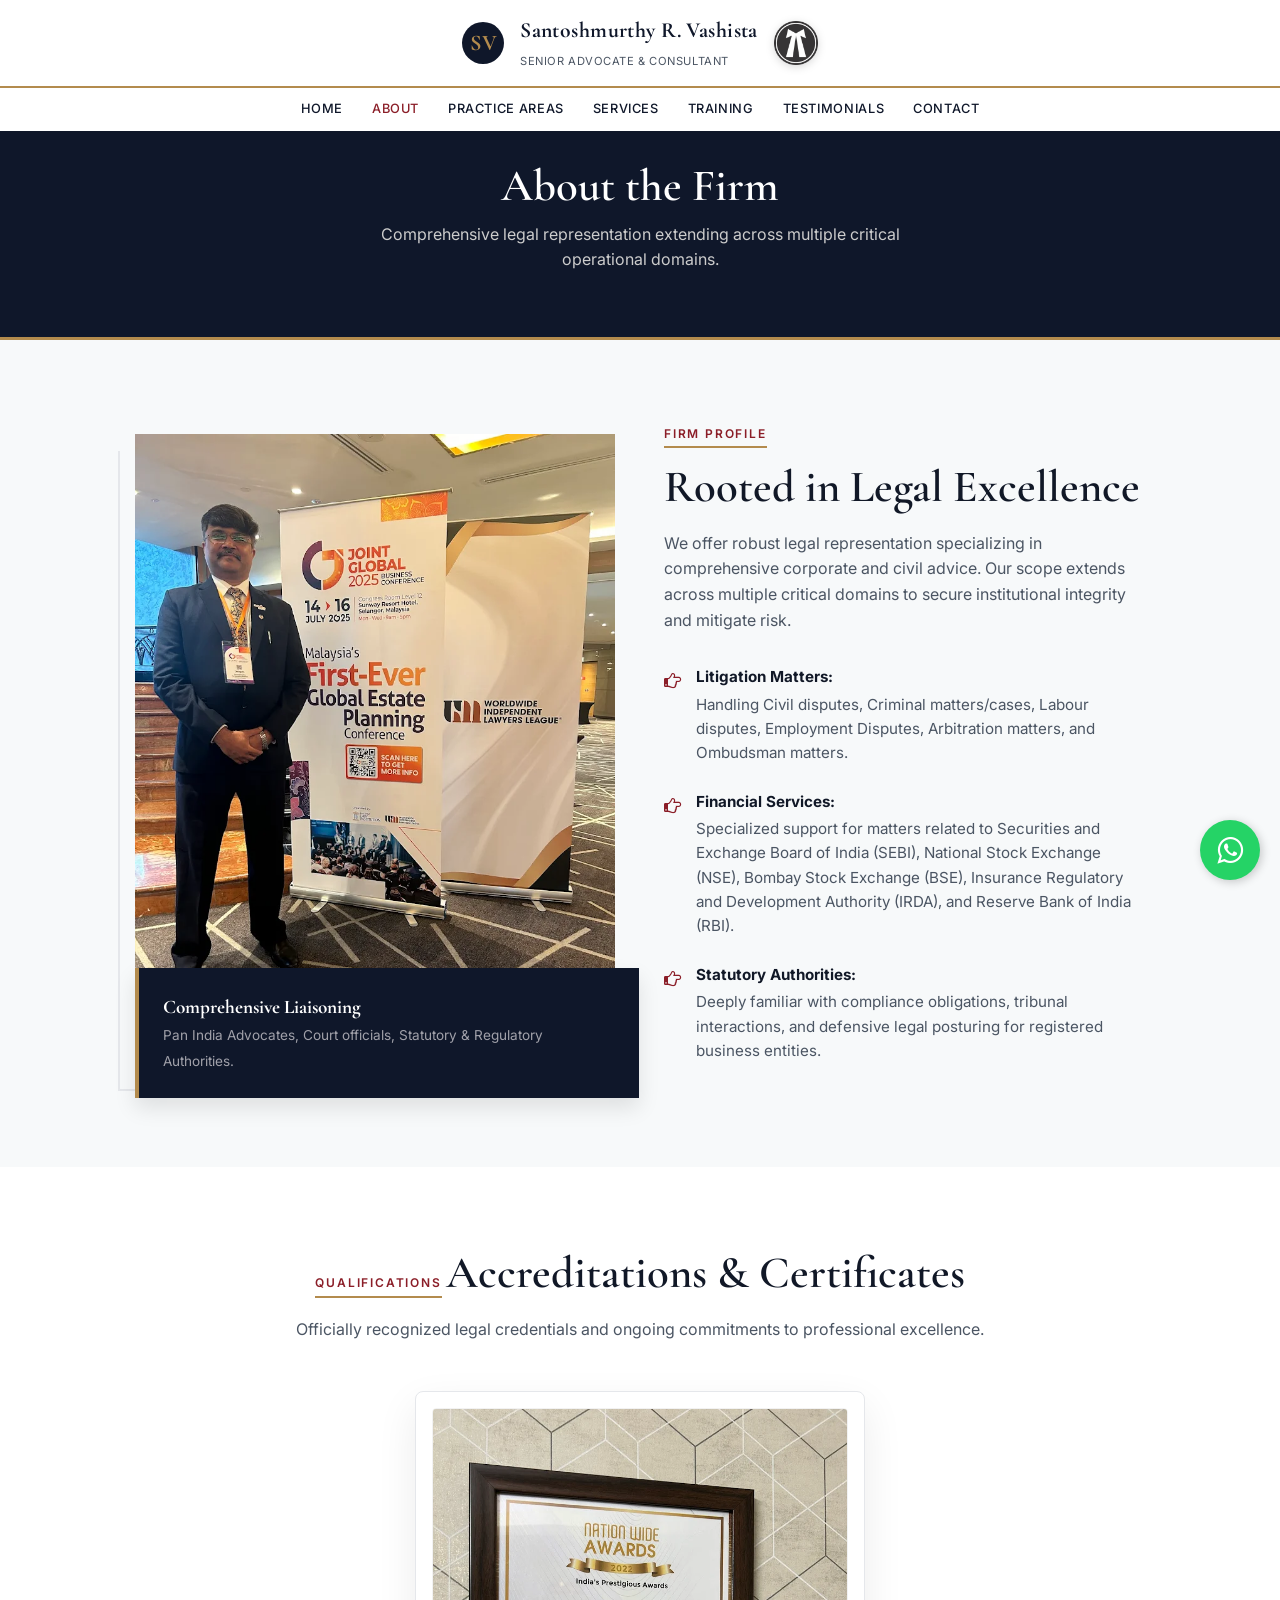
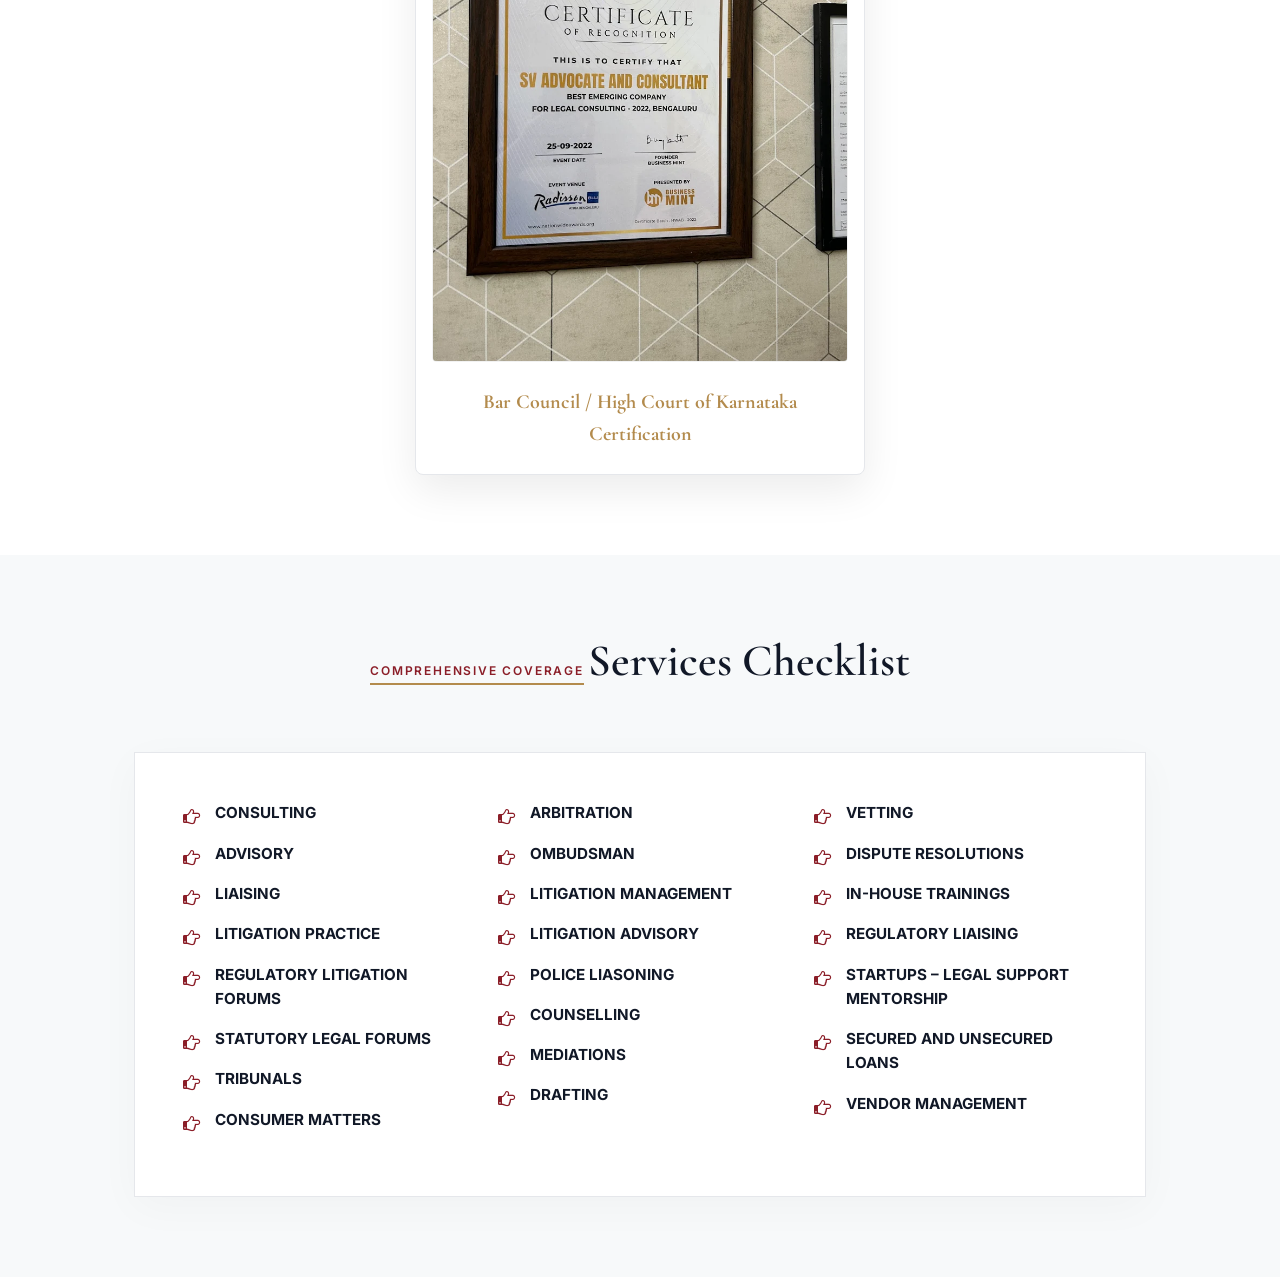
==== commit bbad7317: "updayegreat" ====
--- a/about.html
+++ b/about.html
@@ -4,7 +4,7 @@
     <meta charset="utf-8">
     <meta content="width=device-width, initial-scale=1" name="viewport">
     <title>About | SV Legal Consultant</title>
-    <link rel="icon" href="images/icon.png" type="image/gif" sizes="16x16">
+    <link rel="icon" href="images/favicon.svg" type="image/svg+xml">
     <link rel="preconnect" href="https://fonts.googleapis.com">
     <link rel="preconnect" href="https://fonts.gstatic.com" crossorigin>
     <link href="https://fonts.googleapis.com/css2?family=Cormorant+Garamond:ital,wght@0,400;0,600;0,700;1,400&family=Inter:wght@300;400;500;600&display=swap" rel="stylesheet">
@@ -14,27 +14,34 @@
 </head>
 <body class="traditional-theme">
     <div class="site-shell">
-        <header class="site-header reveal-item align-items-center">
-            <div class="container d-flex justify-content-between align-items-center">
-                <a class="brand" href="index.html" aria-label="Go to home">
-                    <span class="brand__mark" aria-hidden="true">SV</span>
-                    <span class="brand__text">
-                        <strong>Santoshmurthy R. Vashista</strong>
-                        <span>Senior Advocate &amp; Consultant</span>
-                    </span>
-                </a>
-                <button class="nav-toggle" type="button" aria-label="Toggle navigation" aria-expanded="false" data-nav-toggle>
-                    <span></span><span></span><span></span>
-                </button>
-                <nav class="site-nav" data-nav>
-                    <a href="index.html">Home</a>
+        <header class="site-header reveal-item">
+            <div class="header-top">
+                <div class="container" style="display:flex; justify-content:center; align-items:center;">
+                    <a class="brand" href="index.html" aria-label="Go to home">
+                        <span class="brand__mark" aria-hidden="true">SV</span>
+                        <span class="brand__text">
+                            <strong>Santoshmurthy R. Vashista</strong>
+                            <span>Senior Advocate &amp; Consultant</span>
+                        </span>
+                    </a>
+                    <img src="images/advocate-badge.png" alt="Advocate Badge" class="header-badge">
+                </div>
+            </div>
+            <div class="header-bottom">
+                <div class="container" style="display:flex; justify-content:center; align-items:center;">
+                    <button class="nav-toggle" type="button" aria-label="Toggle navigation" aria-expanded="false" data-nav-toggle>
+                        <span></span><span></span><span></span>
+                    </button>
+                    <nav class="site-nav" data-nav>
+                        <a href="index.html">Home</a>
                     <a href="about.html" class="active">About</a>
                     <a href="practice.html">Practice Areas</a>
                     <a href="services.html">Services</a>
                     <a href="training.html">Training</a>
                     <a href="testimonials.html">Testimonials</a>
                     <a href="contact.html">Contact</a>
-                </nav>
+                    </nav>
+                </div>
             </div>
         </header>
 
@@ -81,8 +88,8 @@
                         <p class="section-desc">Officially recognized legal credentials and ongoing commitments to professional excellence.</p>
                     </div>
                     
-                    <div class="reveal-item" style="max-width: 800px; margin: 0 auto; border-radius: var(--radius-md); overflow: hidden; box-shadow: 0 15px 40px rgba(0,0,0,0.08); border: 1px solid var(--border-color); background: #fff; padding: 1rem;">
-                        <img src="images/certificate.webp" alt="Legal Accreditation Certificate" style="width: 100%; height: auto; border-radius: var(--radius-sm); border: 1px solid rgba(0,0,0,0.05);">
+                    <div class="reveal-item" style="max-width: 450px; margin: 0 auto; border-radius: var(--radius-md); overflow: hidden; box-shadow: 0 15px 40px rgba(0,0,0,0.08); border: 1px solid var(--border-color); background: #fff; padding: 1rem;">
+                        <img src="images/certificate.webp" alt="Legal Accreditation Certificate" style="width: 100%; height: auto; border-radius: var(--radius-sm); border: 1px solid rgba(0,0,0,0.05);" loading="lazy">
                         <div style="text-align: center; padding: 1.5rem 1rem 0.5rem;">
                             <strong style="color: var(--accent-gold); font-family: var(--font-serif); font-size: 1.25rem;">Bar Council / High Court of Karnataka Certification</strong>
                         </div>
@@ -149,5 +156,6 @@
             document.querySelector('[data-nav-toggle]').addEventListener('click', () => document.body.classList.toggle('nav-open'));
         });
     </script>
+<script src="js/shared.js"></script>
 </body>
 </html>
--- a/css/redesign.css
+++ b/css/redesign.css
@@ -51,6 +51,7 @@
 body.nav-open { overflow: hidden; }
 
 a { text-decoration: none; color: inherit; transition: var(--transition-snappy); }
+a:hover { text-decoration: none; color: inherit; }
 img { max-width: 100%; height: auto; display: block; }
 ul, p { margin-top: 0; }
 
@@ -181,21 +182,41 @@
     left: 0;
     width: 100%;
     z-index: 100;
-    padding: 1rem 0;
     background: #ffffff;
     box-shadow: 0 2px 10px rgba(0,0,0,0.05);
-    border-bottom: 3px solid var(--accent-gold);
+}
+.header-top {
+    padding: 0.8rem 0;
+    display: flex;
+    justify-content: center;
+    align-items: center;
+    border-bottom: 2px solid var(--accent-gold);
+}
+.header-bottom {
+    padding: 0.5rem 0;
+    display: flex;
+    justify-content: center;
+    align-items: center;
 }
 
 .brand {
     display: flex;
     align-items: center;
     gap: 1rem;
+}
+
+.header-badge {
+    width: 44px;
+    height: 44px;
+    object-fit: contain;
+    margin-left: 1rem;
+    filter: drop-shadow(0 2px 4px rgba(0,0,0,0.15));
 }
 
 .brand__mark {
     width: 42px;
     height: 42px;
+    border-radius: 50%;
     background: var(--bg-dark);
     display: flex;
     align-items: center;
@@ -208,10 +229,11 @@
 
 .brand__text strong {
     display: block;
-    font-size: 1.1rem;
-    font-weight: 600;
+    font-size: 1.35rem;
+    font-weight: 700;
     color: var(--bg-dark);
     font-family: var(--font-serif);
+    letter-spacing: 0.02em;
 }
 
 .brand__text span {
@@ -325,9 +347,15 @@
 .hero__bg-pattern {
     position: absolute;
     top: 0; left: 0; right: 0; bottom: 0;
-    opacity: 0.04;
-    background-image: linear-gradient(rgba(179,139,77,0.5) 1px, transparent 1px), linear-gradient(90deg, rgba(179,139,77,0.5) 1px, transparent 1px);
-    background-size: 60px 60px;
+    opacity: 0.035;
+    background-image:
+        repeating-linear-gradient(
+            135deg,
+            rgba(179,139,77,0.6) 0px,
+            rgba(179,139,77,0.6) 1px,
+            transparent 1px,
+            transparent 40px
+        );
     z-index: 0;
 }
 
@@ -344,20 +372,25 @@
 .hero__eyebrow-wrap {
     display: flex;
     align-items: center;
+    justify-content: center;
     gap: 1rem;
-    margin-bottom: 1.5rem;
+    margin-bottom: 2.5rem;
+    position: relative;
+    z-index: 1;
 }
 .hero__rule {
     display: inline-block;
-    width: 40px;
+    flex: 1;
     height: 2px;
     background: var(--accent-gold);
-    flex-shrink: 0;
+    max-width: 120px;
 }
 .hero__eyebrow-wrap .eyebrow {
     color: var(--accent-gold);
-    border-bottom-color: var(--accent-gold);
+    border-bottom: none;
     margin-bottom: 0;
+    font-size: 0.68rem;
+    white-space: nowrap;
 }
 
 /* Split-line title — each phrase on its own line */
@@ -369,6 +402,15 @@
 }
 .hero__title-line {
     display: block;
+    opacity: 0;
+    transform: translateY(18px);
+    animation: heroWordIn 0.6s ease forwards;
+}
+.hero__title-line:nth-child(1) { animation-delay: 0.15s; }
+.hero__title-line:nth-child(2) { animation-delay: 0.35s; }
+.hero__title-line:nth-child(3) { animation-delay: 0.55s; }
+@keyframes heroWordIn {
+    to { opacity: 1; transform: translateY(0); }
 }
 .hero__title-line--accent {
     color: var(--accent-gold);
@@ -376,29 +418,51 @@
     padding-left: 2px;
 }
 
+/* Gold decorative rule between title and lede */
+.hero__gold-rule {
+    display: block;
+    width: 60px;
+    height: 2px;
+    background: linear-gradient(90deg, rgba(179,139,77,0.2), var(--accent-gold), rgba(179,139,77,0.2));
+    margin-bottom: 1.5rem;
+    border: none;
+    opacity: 0;
+    animation: heroWordIn 0.5s ease 0.7s forwards;
+}
+
 .hero__lede {
     font-size: 1.05rem;
     color: rgba(255,255,255,0.65);
-    max-width: 480px;
+    max-width: 540px;
     margin-bottom: 2rem;
     line-height: 1.8;
 }
 
+.hero__button-group {
+    display: flex;
+    flex-wrap: nowrap;
+    gap: 1rem;
+    margin-top: 1.5rem;
+}
+
 .hero__badges {
     display: flex;
-    gap: 1.5rem;
+    gap: 1.25rem;
     margin-top: 2rem;
     padding-top: 1.5rem;
     border-top: 1px solid rgba(255,255,255,0.1);
-    flex-wrap: wrap;
+    flex-wrap: nowrap;
+    align-items: center;
+    justify-content: center;
 }
 .badge-item {
     display: flex;
     align-items: center;
-    gap: 0.5rem;
-    font-size: 0.8rem;
+    gap: 0.35rem;
+    font-size: 0.77rem;
     color: rgba(255,255,255,0.7);
     font-weight: 500;
+    white-space: nowrap;
 }
 .badge-item i { color: var(--accent-gold); font-size: 1rem; }
 
@@ -415,11 +479,21 @@
     filter: sepia(0.1) contrast(1.05);
     display: block;
 }
+/* Soft vignette overlay fading edges into dark bg */
+.hero-image-card::after {
+    content: '';
+    position: absolute;
+    top: 0; left: 0; right: 0; bottom: 0;
+    background: radial-gradient(ellipse at center, transparent 55%, rgba(15, 23, 42, 0.55) 100%);
+    pointer-events: none;
+    z-index: 1;
+}
 .hero-image-border {
     position: absolute;
     top: 5px; left: 5px; right: 5px; bottom: 5px;
     border: 1px solid rgba(179, 139, 77, 0.35);
     pointer-events: none;
+    z-index: 2;
 }
 
 /* Gold corner frames */
@@ -443,33 +517,48 @@
 /* Floating stat card */
 .hero__stat {
     position: absolute;
-    bottom: -20px;
-    left: -30px;
-    background: var(--accent-gold);
-    color: var(--bg-dark);
-    padding: 1rem 1.5rem;
+    bottom: -25px;
+    left: 50%;
+    transform: translateX(-50%);
+    background: rgba(179, 139, 77, 0.85);
+    color: #fff;
+    padding: 0.5rem 1rem;
     border-radius: 2px;
-    box-shadow: 0 8px 24px rgba(179,139,77,0.3);
+    box-shadow: 0 8px 24px rgba(0,0,0,0.25);
     text-align: center;
+    backdrop-filter: blur(6px);
+    z-index: 3;
 }
 .hero__stat strong {
     display: block;
     font-family: var(--font-serif);
-    font-size: 2rem;
+    font-size: 1.3rem;
     line-height: 1;
+    color: #fff;
 }
 .hero__stat span {
-    font-size: 0.7rem;
+    font-size: 0.55rem;
     font-weight: 600;
     text-transform: uppercase;
     letter-spacing: 0.05em;
-    opacity: 0.85;
+    opacity: 0.9;
+    color: #fff;
 }
 
 /* Make visual container relative for stat positioning */
 .hero__visual {
     position: relative;
 }
+
+.hero__advocate-badge {
+    position: absolute;
+    top: -20px;
+    right: -20px;
+    width: 85px;
+    z-index: 3;
+    filter: drop-shadow(0 10px 20px rgba(0,0,0,0.3));
+}
+
 
 
 /* ==========================================================================
@@ -708,11 +797,13 @@
     .hero__badges { justify-content: center; flex-wrap: wrap; }
     .hide-mobile { display: none; }
     .nav-toggle { display: flex; }
+    .header-bottom { position: relative; }
     .site-nav {
         display: none; position: absolute; top: 100%; left: 0; width: 100%; background: #fff;
         padding: 1.5rem; flex-direction: column; text-align: center; border-bottom: 1px solid var(--border-color);
-        box-shadow: 0 10px 20px rgba(0,0,0,0.05);
+        box-shadow: 0 10px 20px rgba(0,0,0,0.05); z-index: 50;
     }
+    .site-header.is-scrolled .site-nav { background: rgba(15, 23, 42, 0.97); border-bottom-color: rgba(255,255,255,0.1); }
     body.nav-open .site-nav { display: flex; }
     .about__media { order: 2; margin-top: 2rem; }
     .about__content { order: 1; }
@@ -722,9 +813,206 @@
 
 @media (max-width: 768px) {
     .hero { padding: 7rem 0 4rem; }
-    .hero__title { font-size: 2.2rem; }
-    .hero__stat { left: 0; bottom: -15px; }
-    .section-title { font-size: 1.8rem; }
+    .hero__title { font-size: 1.8rem; letter-spacing: -0.5px; }
+    .hero__lede { font-size: 0.9rem; max-width: 90%; }
+    .hero__eyebrow-wrap .eyebrow { font-size: 0.55rem; }
+    .hero__stat { left: 50%; bottom: -20px; transform: translateX(-50%); }
+    .hero__button-group { flex-wrap: wrap; }
+    .hero__badges { flex-wrap: wrap; gap: 0.8rem; }
+    .badge-item { font-size: 0.7rem; }
+    .header-badge { width: 32px; height: 32px; margin-left: 0.5rem; }
+    .brand__text strong { font-size: 1rem; }
+    .brand__text span { font-size: 0.6rem; }
+    .brand__mark { width: 34px; height: 34px; font-size: 1.1rem; }
+    .section-title { font-size: 1.6rem; }
     section { padding: 3rem 0; }
     .classic-card, .service-box { padding: 1.5rem; }
-}
+    .stat-container { gap: 1.5rem; flex-direction: column; align-items: center; }
+    .stat-box { border-bottom: 1px solid rgba(255,255,255,0.1); padding-bottom: 1.5rem; width: 100%; }
+    .stat-box:last-child { border-bottom: none; padding-bottom: 0; }
+    .footer-grid { grid-template-columns: 1fr; text-align: center; }
+    .footer-links-grid { justify-items: center; }
+    .footer-contact-list { align-items: center; }
+    .footer-contact-list li { justify-content: center; }
+}
+
+/* ==========================================================================
+   Shared Tier 1 Additions (WhatsApp, BTT, Transitions)
+   ========================================================================== */
+
+/* WhatsApp Float */
+.whatsapp-float {
+    position: fixed;
+    bottom: 20px;
+    right: 20px;
+    width: 60px;
+    height: 60px;
+    background-color: #25d366;
+    color: #FFF;
+    border-radius: 50px;
+    text-align: center;
+    font-size: 30px;
+    box-shadow: 2px 2px 10px rgba(0,0,0,0.2);
+    z-index: 1000;
+    display: flex;
+    align-items: center;
+    justify-content: center;
+    transition: transform 0.3s ease;
+}
+.whatsapp-float:hover {
+    transform: scale(1.1);
+    color: #fff;
+}
+
+/* Back to Top */
+.back-to-top {
+    position: fixed;
+    bottom: 90px;
+    right: 20px;
+    width: 45px;
+    height: 45px;
+    background-color: var(--accent-gold);
+    color: var(--bg-dark);
+    border: none;
+    border-radius: 50%;
+    font-size: 18px;
+    cursor: pointer;
+    z-index: 999;
+    opacity: 0;
+    visibility: hidden;
+    transition: all 0.3s ease;
+    box-shadow: 0 4px 12px rgba(0,0,0,0.15);
+}
+.back-to-top.is-visible {
+    opacity: 1;
+    visibility: visible;
+}
+.back-to-top:hover {
+    transform: translateY(-3px);
+}
+
+/* Page Transition Overlay */
+.page-transition-overlay {
+    position: fixed;
+    top: 0; left: 0; right: 0; bottom: 0;
+    background-color: var(--bg-dark);
+    z-index: 9999;
+    opacity: 0;
+    pointer-events: none;
+}
+
+/* Header Shrink on Scroll */
+.site-header {
+    transition: background 0.3s ease, box-shadow 0.3s ease;
+}
+.header-top, .header-bottom {
+    transition: padding 0.3s ease, background 0.3s ease, border-color 0.3s ease;
+}
+.site-header.is-scrolled {
+    background: rgba(15, 23, 42, 0.97);
+    backdrop-filter: blur(8px);
+    box-shadow: 0 4px 20px rgba(0,0,0,0.2);
+}
+.site-header.is-scrolled .header-top {
+    padding: 0.4rem 0;
+    border-bottom-color: rgba(179, 139, 77, 0.3);
+}
+.site-header.is-scrolled .header-bottom {
+    padding: 0.3rem 0;
+}
+.site-header.is-scrolled .site-nav a { color: rgba(255, 255, 255, 0.9); }
+.site-header.is-scrolled .site-nav a:hover,
+.site-header.is-scrolled .site-nav a.active { color: var(--accent-gold); }
+.site-header.is-scrolled .brand__text strong { color: #ffffff; }
+.site-header.is-scrolled .brand__text span { color: rgba(255, 255, 255, 0.6); }
+.site-header.is-scrolled .brand__mark { background: var(--accent-gold); color: #fff; }
+.site-header.is-scrolled .nav-toggle span { background: #ffffff; }
+
+/* Counter Box */
+.stat-strip {
+    background: var(--bg-dark);
+    color: #fff;
+    padding: 3rem 0;
+    border-bottom: 1px solid rgba(255,255,255,0.05);
+}
+.stat-container {
+    display: flex;
+    justify-content: space-around;
+    flex-wrap: wrap;
+    gap: 2rem;
+}
+.stat-box {
+    text-align: center;
+    display: flex;
+    flex-direction: column;
+    align-items: center;
+    justify-content: flex-end;
+    min-height: 80px;
+}
+.stat-num {
+    font-family: var(--font-serif);
+    font-size: 3rem;
+    color: var(--accent-gold);
+    line-height: 1;
+    margin-bottom: 0.5rem;
+    display: block;
+}
+.stat-label {
+    font-size: 0.85rem;
+    color: #aaa;
+    text-transform: uppercase;
+    letter-spacing: 1px;
+}
+
+/* ==========================================================================
+   Richer Footer 
+   ========================================================================== */
+.site-footer {
+    background: var(--bg-dark);
+    color: #fff;
+    padding: 4rem 0 2rem;
+    border-top: 3px solid var(--accent-gold);
+}
+.footer-grid {
+    display: grid;
+    grid-template-columns: repeat(auto-fit, minmax(280px, 1fr));
+    gap: 3rem;
+}
+.footer-links-grid {
+    display: grid;
+    grid-template-columns: 1fr 1fr;
+    gap: 0.8rem;
+}
+.footer-links-grid a {
+    color: #bbb;
+    font-size: 0.9rem;
+    position: relative;
+    padding-left: 10px;
+}
+.footer-links-grid a::before {
+    content: "\f105";
+    font-family: 'FontAwesome';
+    position: absolute;
+    left: 0;
+    color: var(--accent-gold);
+}
+.footer-links-grid a:hover {
+    color: var(--accent-gold);
+}
+.footer-contact-list {
+    list-style: none;
+    padding: 0;
+    margin: 0;
+}
+.footer-contact-list li {
+    display: flex;
+    gap: 1rem;
+    color: #bbb;
+    font-size: 0.9rem;
+    margin-bottom: 1rem;
+    line-height: 1.5;
+}
+.footer-contact-list li i {
+    color: var(--accent-gold);
+    margin-top: 4px;
+}
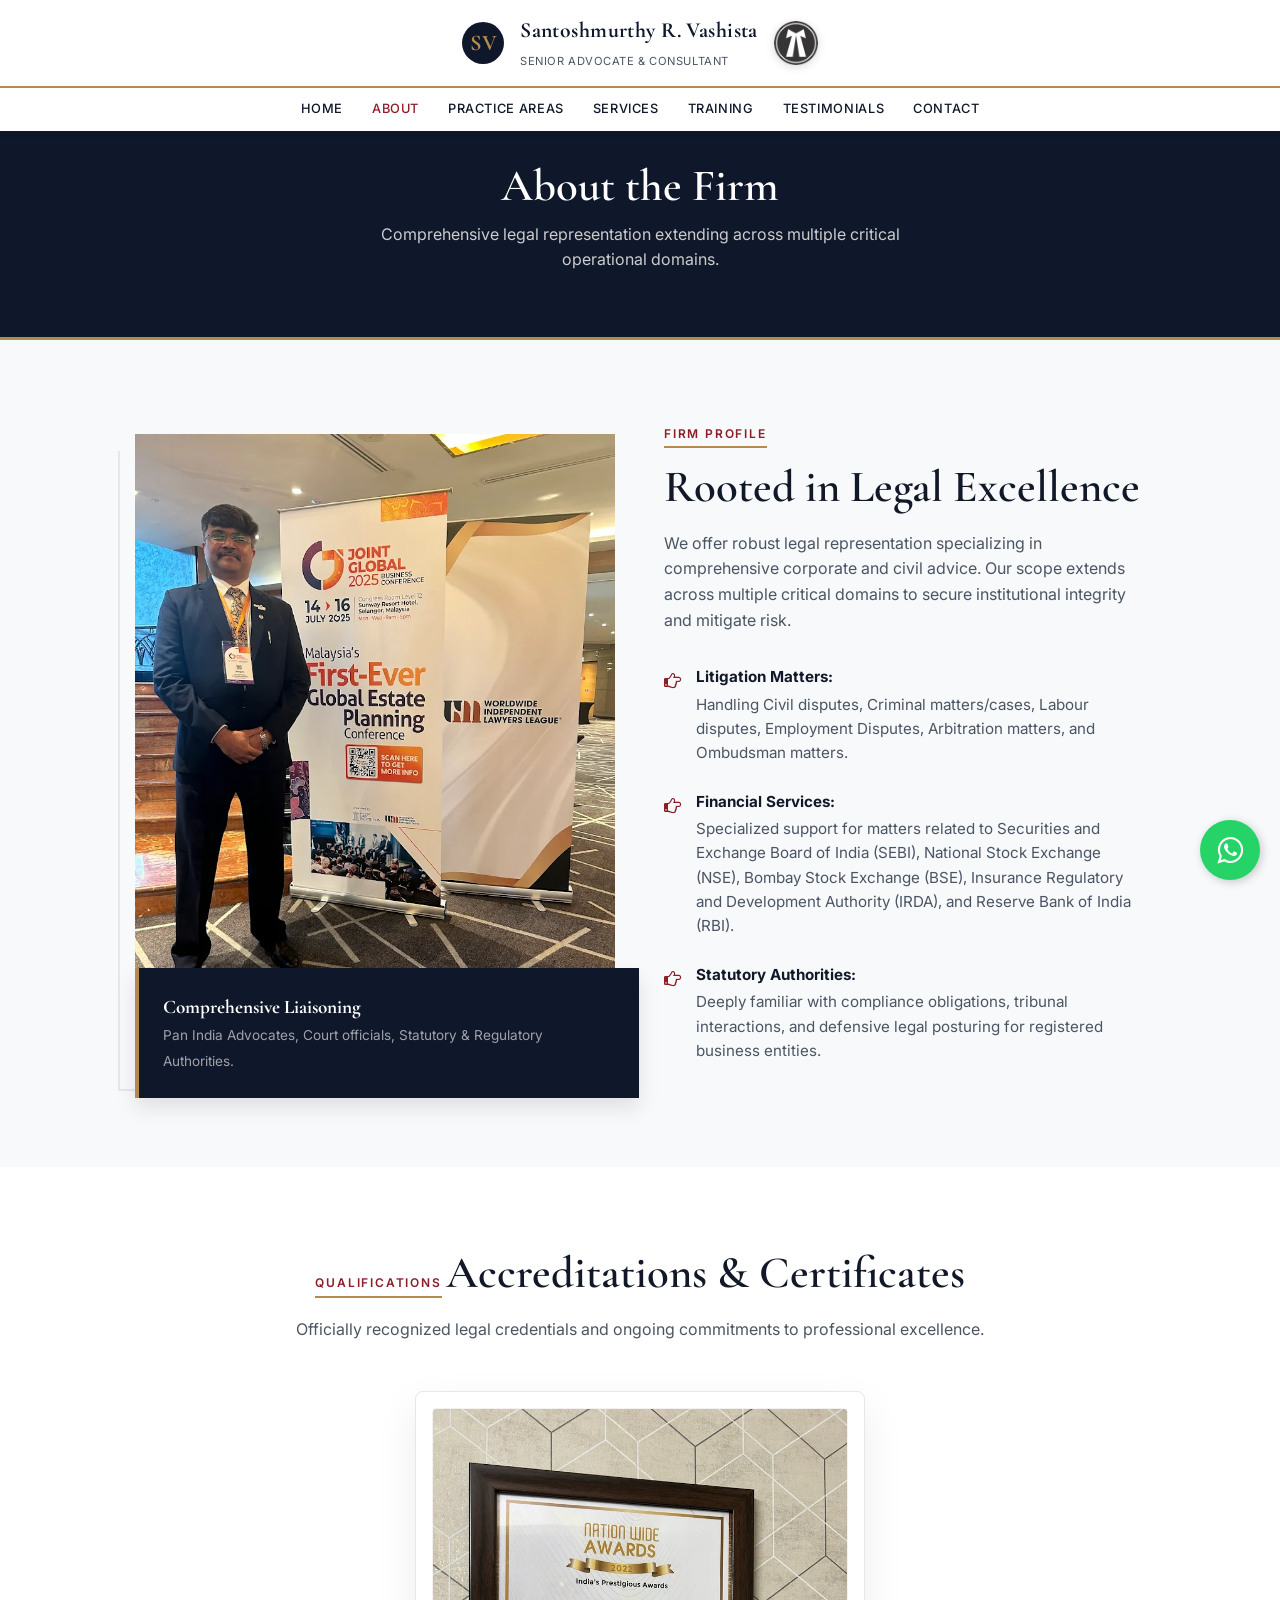
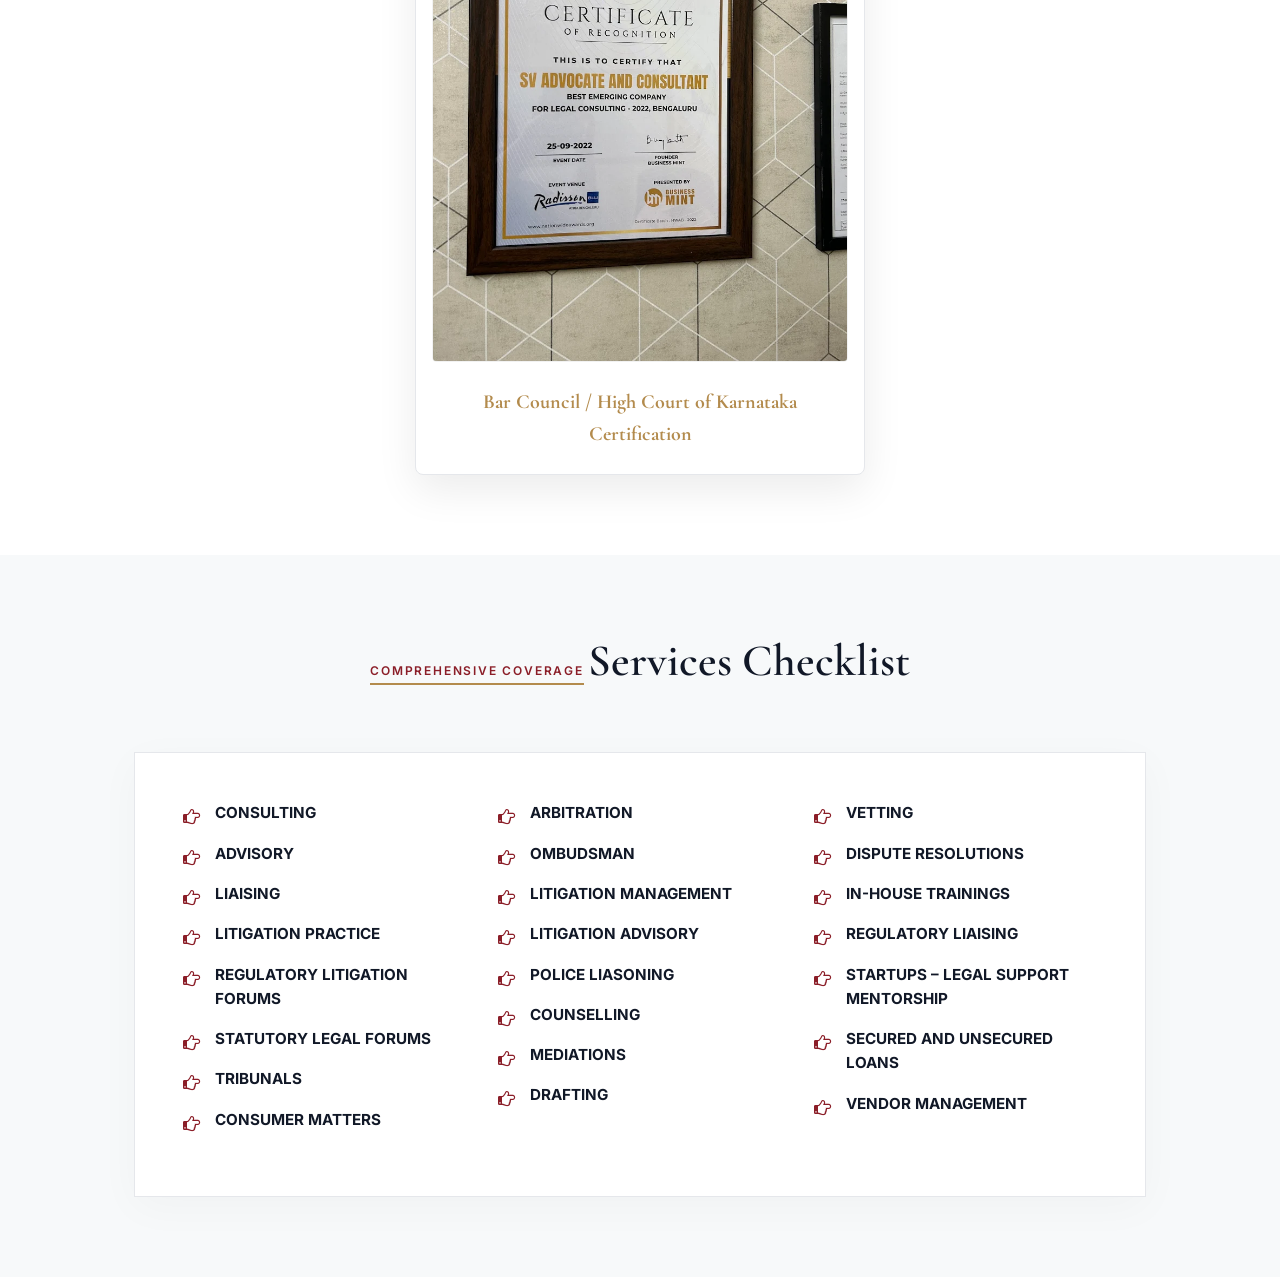
==== commit 58892fd8: "update" ====
--- a/about.html
+++ b/about.html
@@ -7,7 +7,8 @@
     <link rel="icon" href="images/favicon.svg" type="image/svg+xml">
     <link rel="preconnect" href="https://fonts.googleapis.com">
     <link rel="preconnect" href="https://fonts.gstatic.com" crossorigin>
-    <link href="https://fonts.googleapis.com/css2?family=Cormorant+Garamond:ital,wght@0,400;0,600;0,700;1,400&family=Inter:wght@300;400;500;600&display=swap" rel="stylesheet">
+    <link rel="preload" as="style" href="https://fonts.googleapis.com/css2?family=Cormorant+Garamond:ital,wght@0,400;0,600;0,700;1,400&family=Inter:wght@300;400;500;600&display=swap">
+    <link href="https://fonts.googleapis.com/css2?family=Cormorant+Garamond:ital,wght@0,400;0,600;0,700;1,400&family=Inter:wght@300;400;500;600&display=swap" rel="stylesheet" media="print" onload="this.media='all'">
     <link rel="stylesheet" href="css/bootstrap.min.css">
     <link rel="stylesheet" href="css/font-awesome.css">
     <link rel="stylesheet" href="css/redesign.css">
@@ -24,7 +25,7 @@
                             <span>Senior Advocate &amp; Consultant</span>
                         </span>
                     </a>
-                    <img src="images/advocate-badge.png" alt="Advocate Badge" class="header-badge">
+                    <img loading="lazy" src="images/advocate-badge.png" alt="Advocate Badge" class="header-badge">
                 </div>
             </div>
             <div class="header-bottom">
@@ -58,7 +59,7 @@
                     <div class="grid-2-col align-center">
                         <div class="about__media reveal-item">
                             <div class="image-stack">
-                                <img src="images/other1.webp" alt="Portrait of Advocate Santoshmurthy standing" class="img-main" style="object-position: top;">
+                                <img loading="lazy" src="images/other1.webp" alt="Portrait of Advocate Santoshmurthy standing" class="img-main" style="object-position: top;">
                                 <div class="stat-overlay" style="min-width:280px;">
                                     <strong>Comprehensive Liaisoning</strong>
                                     <span>Pan India Advocates, Court officials, Statutory & Regulatory Authorities.</span>
@@ -156,6 +157,6 @@
             document.querySelector('[data-nav-toggle]').addEventListener('click', () => document.body.classList.toggle('nav-open'));
         });
     </script>
-<script src="js/shared.js"></script>
+<script src="js/shared.js" defer></script>
 </body>
 </html>
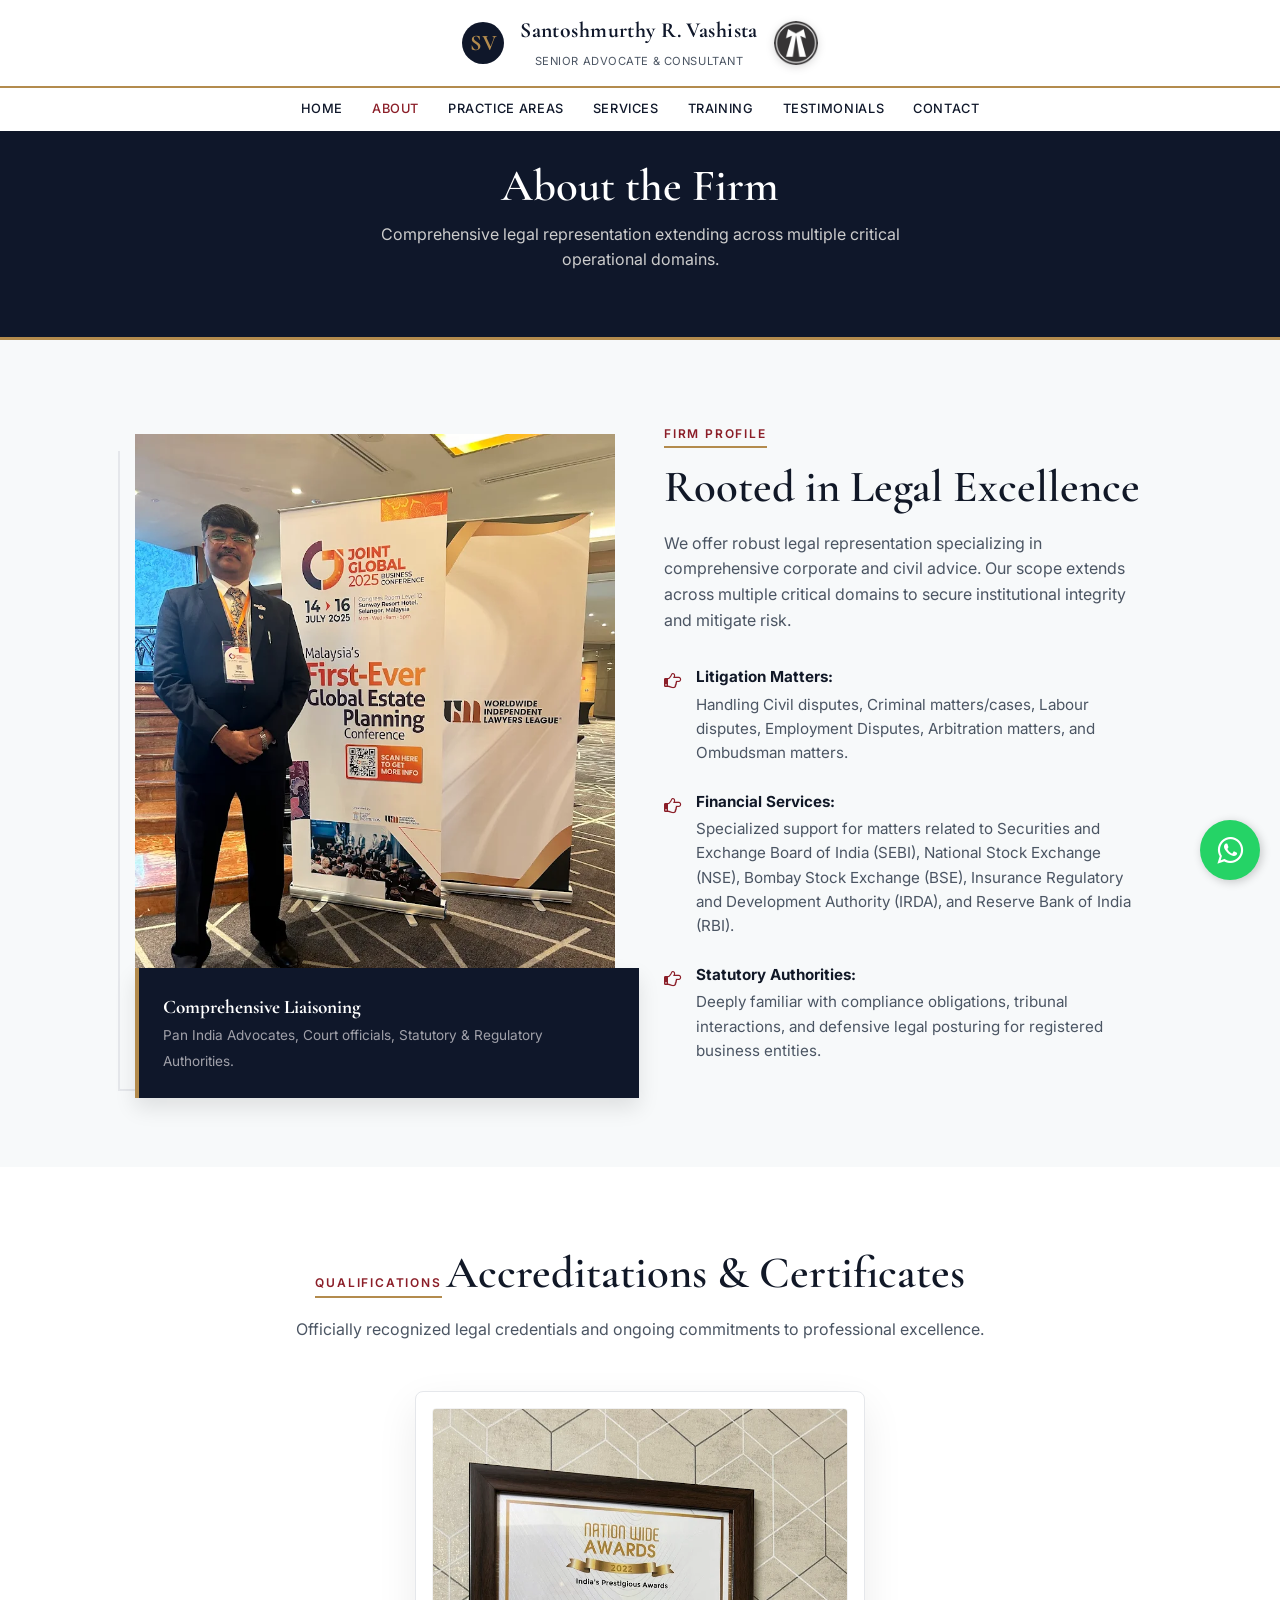
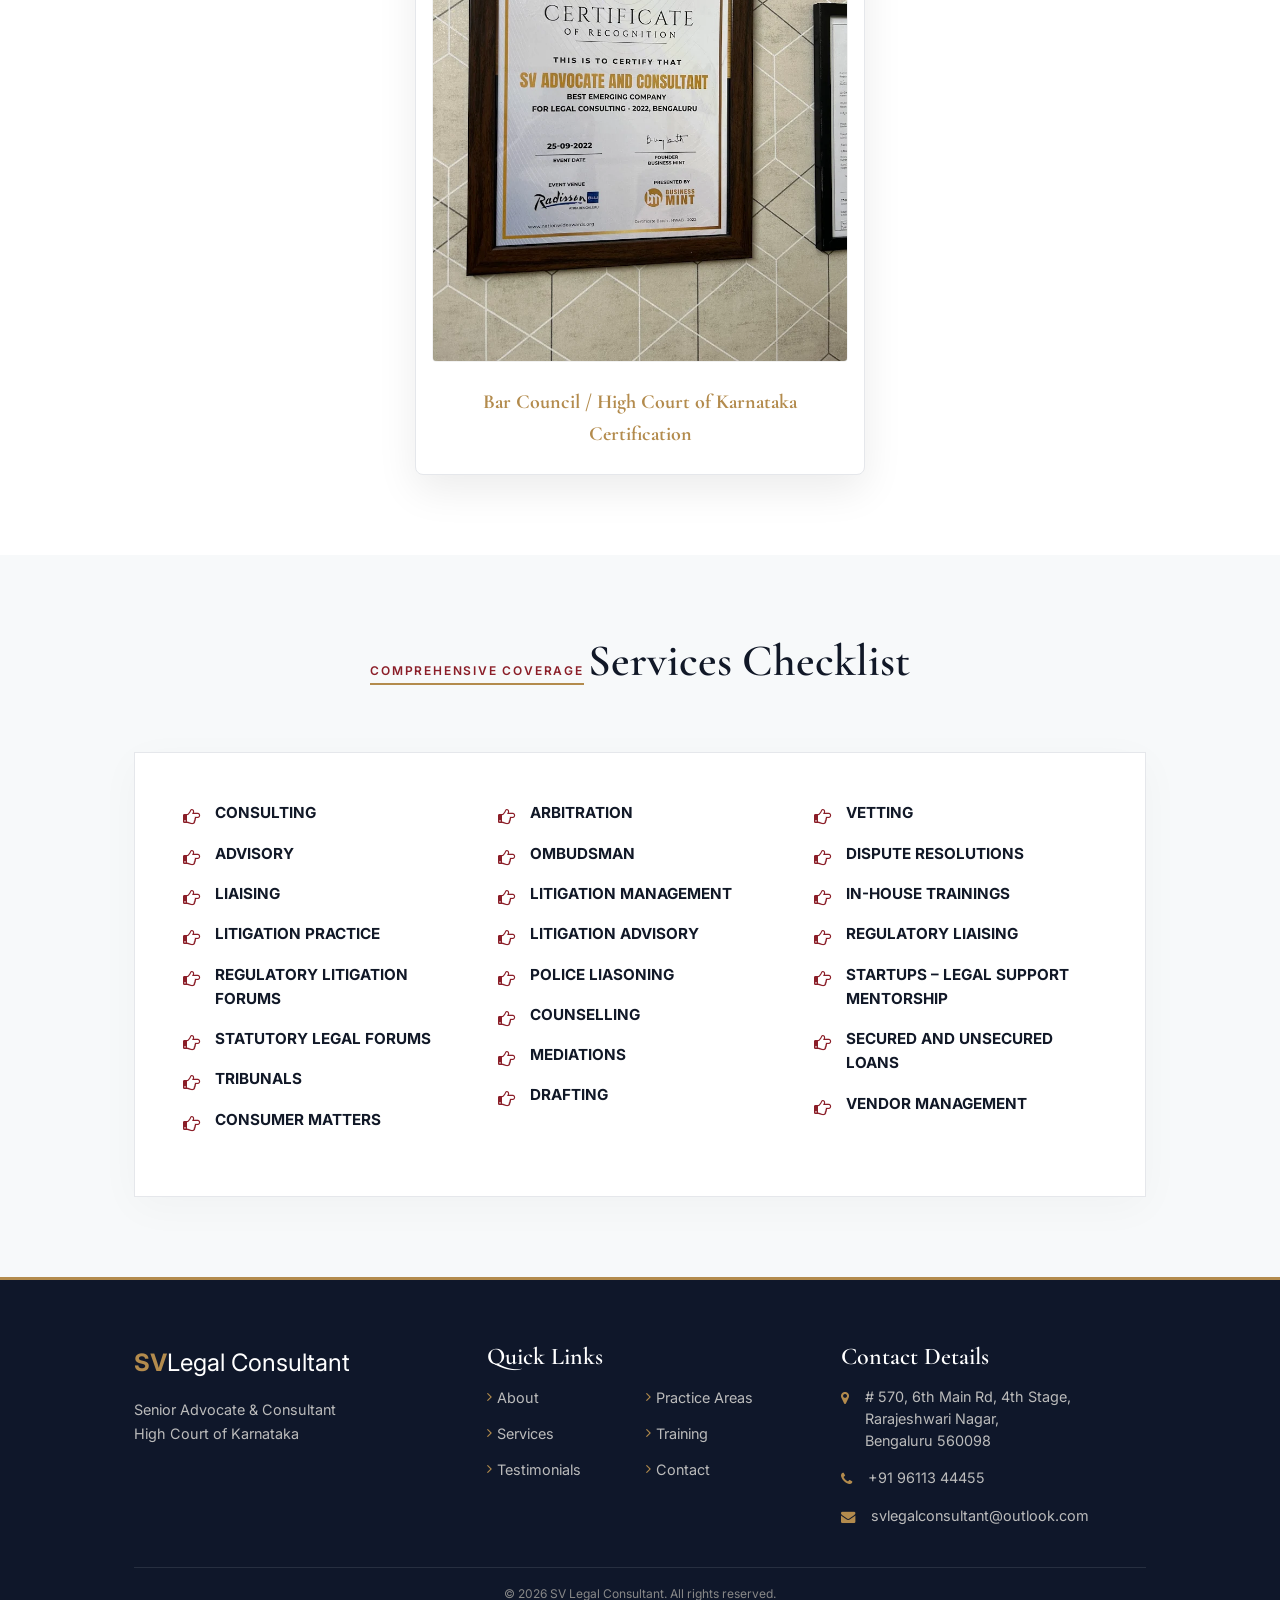
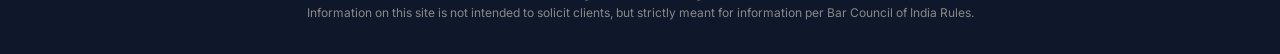
==== commit a3463df3: "update" ====
--- a/about.html
+++ b/about.html
@@ -139,6 +139,40 @@
                 </div>
             </section>
         </main>
+
+                <footer class="site-footer">
+            <div class="container">
+                <div class="footer-grid">
+                    <div class="footer-col">
+                        <div class="disclaimer__wordmark" style="color:var(--accent-gold); font-size:1.5rem; margin-bottom:1rem;"><strong>SV</strong><span style="color:#fff;">Legal Consultant</span></div>
+                        <p style="color: #bbb; font-size: 0.9rem; margin-bottom: 1.5rem;">Senior Advocate &amp; Consultant<br>High Court of Karnataka</p>
+                    </div>
+                    <div class="footer-col">
+                        <h4 style="color:#fff; margin-bottom:1rem; font-family:var(--font-serif);">Quick Links</h4>
+                        <div class="footer-links-grid">
+                            <a href="about.html">About</a>
+                            <a href="practice.html">Practice Areas</a>
+                            <a href="services.html">Services</a>
+                            <a href="training.html">Training</a>
+                            <a href="testimonials.html">Testimonials</a>
+                            <a href="contact.html">Contact</a>
+                        </div>
+                    </div>
+                    <div class="footer-col">
+                        <h4 style="color:#fff; margin-bottom:1rem; font-family:var(--font-serif);">Contact Details</h4>
+                        <ul class="footer-contact-list">
+                            <li><i class="fa fa-map-marker" style="margin-top: 5px;"></i> <span># 570, 6th Main Rd, 4th Stage,<br>Rarajeshwari Nagar,<br>Bengaluru 560098</span></li>
+                            <li><i class="fa fa-phone" style="margin-top: 5px;"></i> <span>+91 96113 44455</span></li>
+                            <li><i class="fa fa-envelope" style="margin-top: 5px;"></i> <span>svlegalconsultant@outlook.com</span></li>
+                        </ul>
+                    </div>
+                </div>
+                <div class="footer-bottom mt-4" style="border-top:1px solid rgba(255,255,255,0.1); padding-top:1rem; color:#888; font-size:0.75rem; text-align:center;">
+                    &copy; 2026 SV Legal Consultant. All rights reserved. <br>
+                    Information on this site is not intended to solicit clients, but strictly meant for information per Bar Council of India Rules.
+                </div>
+            </div>
+        </footer>
         
         <!-- Standard Footer omitted for brevity, but same conceptually -->
     </div>
--- a/css/redesign.css
+++ b/css/redesign.css
@@ -227,6 +227,10 @@
     font-weight: bold;
 }
 
+.brand__text {
+    text-align: center;
+}
+
 .brand__text strong {
     display: block;
     font-size: 1.35rem;
@@ -797,13 +801,28 @@
     .hero__badges { justify-content: center; flex-wrap: wrap; }
     .hide-mobile { display: none; }
     .nav-toggle { display: flex; }
-    .header-bottom { position: relative; }
     .site-nav {
-        display: none; position: absolute; top: 100%; left: 0; width: 100%; background: #fff;
-        padding: 1.5rem; flex-direction: column; text-align: center; border-bottom: 1px solid var(--border-color);
-        box-shadow: 0 10px 20px rgba(0,0,0,0.05); z-index: 50;
+        display: none;
+        position: fixed;
+        top: auto;
+        left: 0;
+        right: 0;
+        width: 100vw;
+        background: #fff;
+        padding: 1.5rem 0;
+        flex-direction: column;
+        text-align: center;
+        gap: 0.5rem;
+        border-bottom: 3px solid var(--accent-gold);
+        box-shadow: 0 10px 30px rgba(0,0,0,0.15);
+        z-index: 999;
     }
-    .site-header.is-scrolled .site-nav { background: rgba(15, 23, 42, 0.97); border-bottom-color: rgba(255,255,255,0.1); }
+    .site-nav a {
+        padding: 0.6rem 1rem;
+        font-size: 0.85rem;
+    }
+    .site-header.is-scrolled .site-nav { background: rgba(15, 23, 42, 0.97); border-bottom-color: var(--accent-gold); }
+    .site-header.is-scrolled .site-nav a { color: rgba(255,255,255,0.9); }
     body.nav-open .site-nav { display: flex; }
     .about__media { order: 2; margin-top: 2rem; }
     .about__content { order: 1; }
